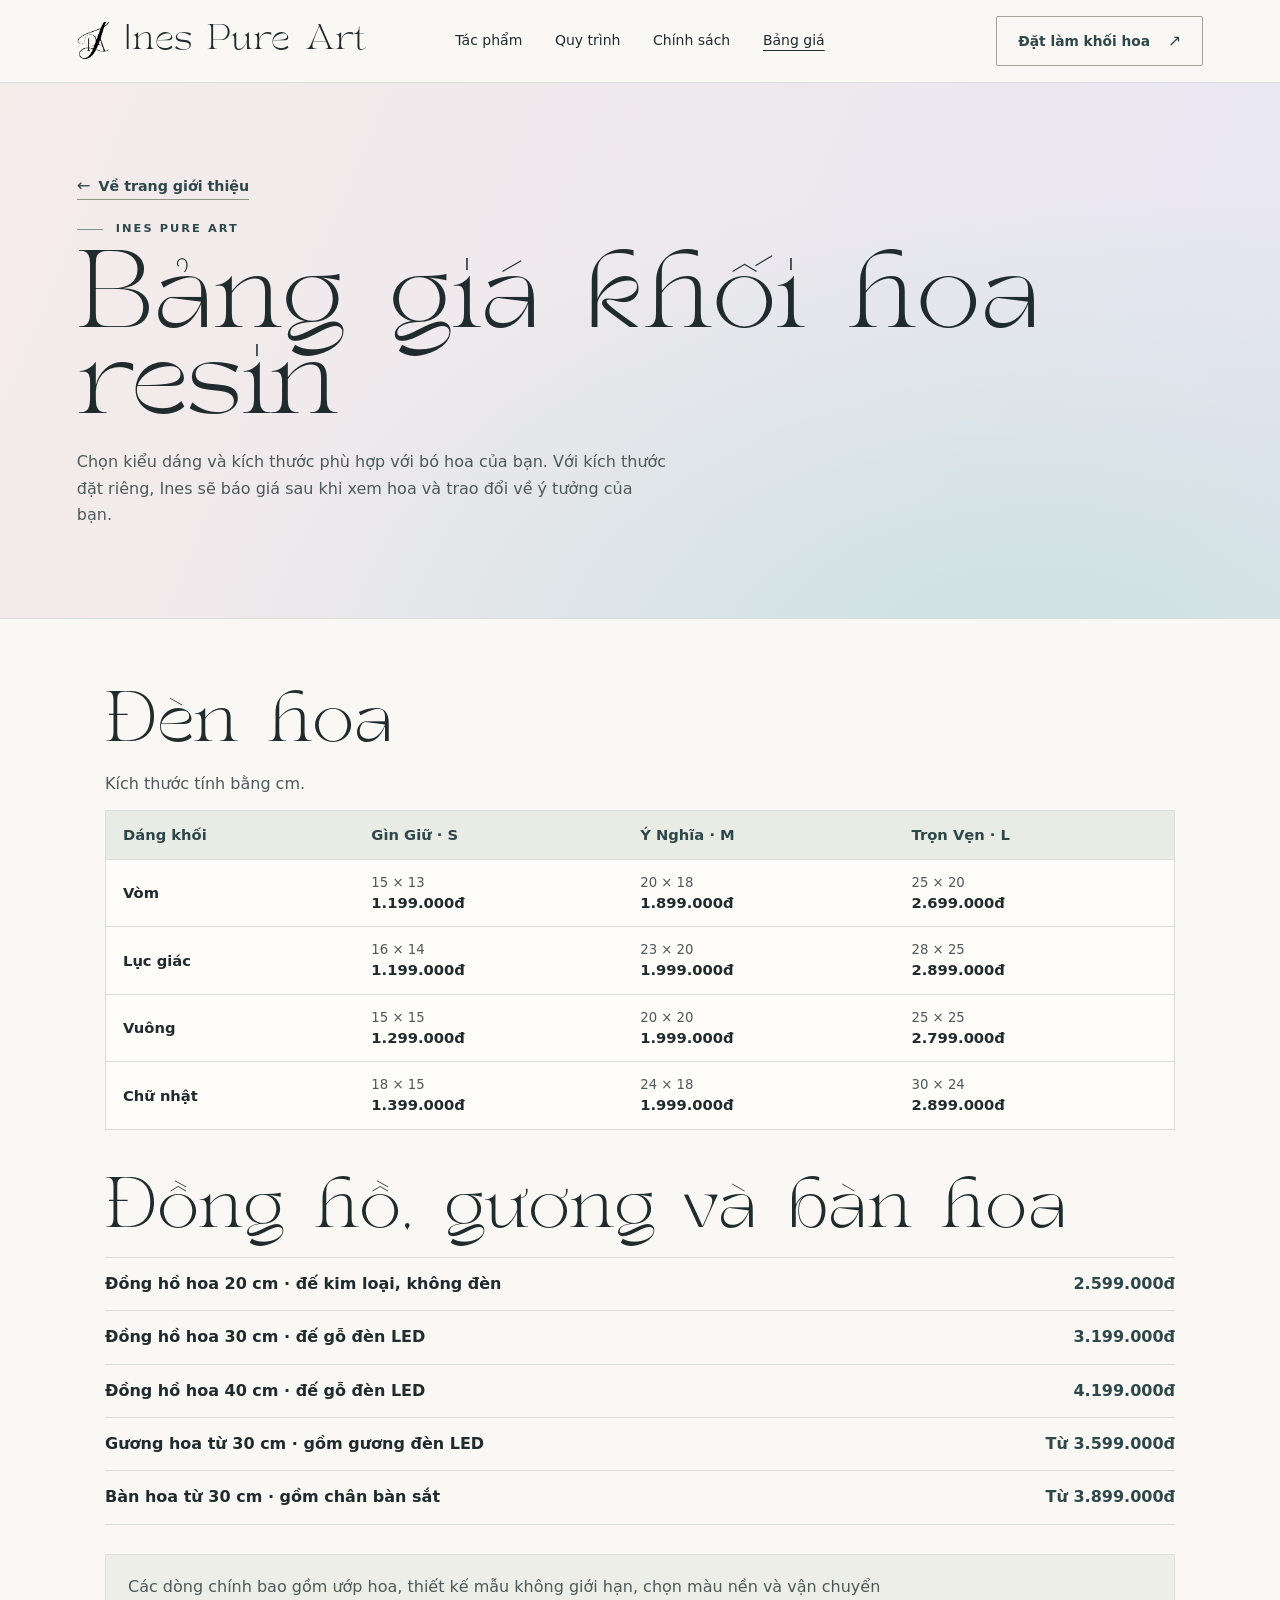
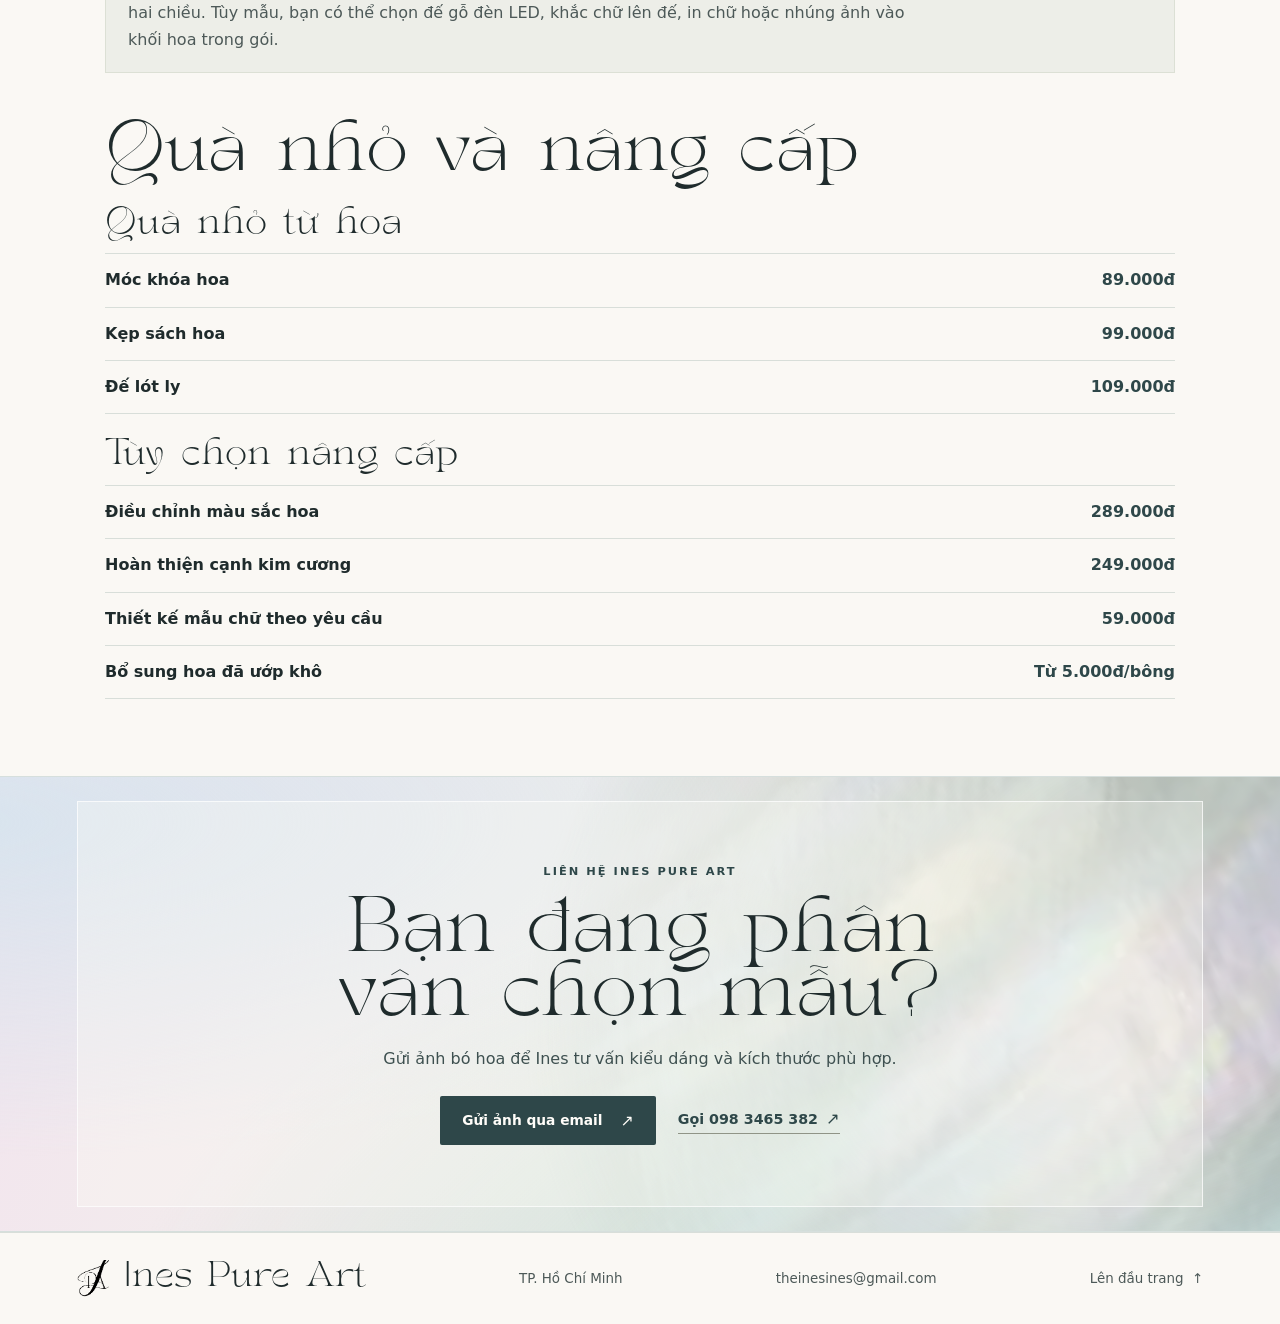
==== bang-gia.html @ 47609de3 "Add files via upload" ====
<!doctype html>
<html lang="vi">
<head>
  <meta charset="utf-8">
  <meta name="viewport" content="width=device-width, initial-scale=1">
  <meta name="theme-color" content="#f9f7f4">
  <meta name="description" content="Bảng giá khối hoa resin của Ines Pure Art theo kiểu dáng, kích thước và tùy chọn cá nhân hóa.">
  <title>Bảng giá khối hoa resin | Ines Pure Art</title>
  <link rel="icon" href="./assets/monogram.png" type="image/png">
  <link rel="stylesheet" href="./styles.css">
</head>
<body>
  <a class="skip-link" href="#noi-dung">Đến nội dung chính</a>
  <header class="site-header" id="dau-trang">
    <div class="wrap header-inner">
      <a class="brand" href="./index.html" aria-label="Ines Pure Art, trang chủ">
        <img src="./assets/monogram.png" width="38" height="42" alt="">
        <span>Ines Pure Art</span>
      </a>
      <nav class="main-nav" aria-label="Điều hướng chính">
        <a href="./index.html#tac-pham">Tác phẩm</a>
        <a href="./index.html#quy-trinh">Quy trình</a>
        <a href="./index.html#chinh-sach">Chính sách</a>
        <a href="./bang-gia.html" aria-current="page">Bảng giá</a>
      </nav>
      <a class="button button-outline header-cta" href="./index.html#lien-he"><span>Đặt làm<span class="wide-cta-label"> khối hoa</span></span> <span aria-hidden="true">↗</span></a>
    </div>
  </header>

  <main id="noi-dung">
    <section class="price-intro" aria-labelledby="price-title">
      <div class="wrap">
        <a class="text-link" href="./index.html"><span aria-hidden="true">←</span> Về trang giới thiệu</a>
        <p class="eyebrow with-line">Ines Pure Art</p>
        <h1 id="price-title">Bảng giá khối hoa resin</h1>
        <p>Chọn kiểu dáng và kích thước phù hợp với bó hoa của bạn. Với kích thước đặt riêng, Ines sẽ báo giá sau khi xem hoa và trao đổi về ý tưởng của bạn.</p>
      </div>
    </section>

    <div class="section wrap price-content">
      <section class="price-section" aria-labelledby="lamp-price-title">
        <h2 id="lamp-price-title">Đèn hoa</h2>
        <p>Kích thước tính bằng cm.</p>
        <div class="table-scroll" role="region" aria-label="Bảng giá đèn hoa theo kích thước" tabindex="0">
          <table class="price-table" aria-labelledby="lamp-price-title">
            <thead>
              <tr><th scope="col">Dáng khối</th><th scope="col">Gìn Giữ · S</th><th scope="col">Ý Nghĩa · M</th><th scope="col">Trọn Vẹn · L</th></tr>
            </thead>
            <tbody>
              <tr><th scope="row">Vòm</th><td><span>15 × 13</span><strong>1.199.000đ</strong></td><td><span>20 × 18</span><strong>1.899.000đ</strong></td><td><span>25 × 20</span><strong>2.699.000đ</strong></td></tr>
              <tr><th scope="row">Lục giác</th><td><span>16 × 14</span><strong>1.199.000đ</strong></td><td><span>23 × 20</span><strong>1.999.000đ</strong></td><td><span>28 × 25</span><strong>2.899.000đ</strong></td></tr>
              <tr><th scope="row">Vuông</th><td><span>15 × 15</span><strong>1.299.000đ</strong></td><td><span>20 × 20</span><strong>1.999.000đ</strong></td><td><span>25 × 25</span><strong>2.799.000đ</strong></td></tr>
              <tr><th scope="row">Chữ nhật</th><td><span>18 × 15</span><strong>1.399.000đ</strong></td><td><span>24 × 18</span><strong>1.999.000đ</strong></td><td><span>30 × 24</span><strong>2.899.000đ</strong></td></tr>
            </tbody>
          </table>
        </div>
      </section>

      <section class="price-section" aria-labelledby="main-price-title">
        <h2 id="main-price-title">Đồng hồ, gương và bàn hoa</h2>
        <dl class="price-list">
          <div><dt>Đồng hồ hoa 20 cm · đế kim loại, không đèn</dt><dd>2.599.000đ</dd></div>
          <div><dt>Đồng hồ hoa 30 cm · đế gỗ đèn LED</dt><dd>3.199.000đ</dd></div>
          <div><dt>Đồng hồ hoa 40 cm · đế gỗ đèn LED</dt><dd>4.199.000đ</dd></div>
          <div><dt>Gương hoa từ 30 cm · gồm gương đèn LED</dt><dd>Từ 3.599.000đ</dd></div>
          <div><dt>Bàn hoa từ 30 cm · gồm chân bàn sắt</dt><dd>Từ 3.899.000đ</dd></div>
        </dl>
        <div class="price-note"><p>Các dòng chính bao gồm ướp hoa, thiết kế mẫu không giới hạn, chọn màu nền và vận chuyển hai chiều. Tùy mẫu, bạn có thể chọn đế gỗ đèn LED, khắc chữ lên đế, in chữ hoặc nhúng ảnh vào khối hoa trong gói.</p></div>
      </section>

      <section class="price-section" aria-labelledby="extras-price-title">
        <h2 id="extras-price-title">Quà nhỏ và nâng cấp</h2>
        <h3>Quà nhỏ từ hoa</h3>
        <dl class="price-list">
          <div><dt>Móc khóa hoa</dt><dd>89.000đ</dd></div>
          <div><dt>Kẹp sách hoa</dt><dd>99.000đ</dd></div>
          <div><dt>Đế lót ly</dt><dd>109.000đ</dd></div>
        </dl>
        <h3>Tùy chọn nâng cấp</h3>
        <dl class="price-list">
          <div><dt>Điều chỉnh màu sắc hoa</dt><dd>289.000đ</dd></div>
          <div><dt>Hoàn thiện cạnh kim cương</dt><dd>249.000đ</dd></div>
          <div><dt>Thiết kế mẫu chữ theo yêu cầu</dt><dd>59.000đ</dd></div>
          <div><dt>Bổ sung hoa đã ướp khô</dt><dd>Từ 5.000đ/bông</dd></div>
        </dl>
      </section>
    </div>

    <section class="contact" aria-labelledby="contact-title">
      <div class="wrap contact-inner">
        <div>
          <p class="eyebrow with-line">Liên hệ Ines Pure Art</p>
          <h2 id="contact-title">Bạn đang phân vân chọn mẫu?</h2>
          <p>Gửi ảnh bó hoa để Ines tư vấn kiểu dáng và kích thước phù hợp.</p>
        </div>
        <div class="contact-actions">
          <a class="button button-primary" href="mailto:theinesines@gmail.com?subject=T%C6%B0%20v%E1%BA%A5n%20kh%E1%BB%91i%20hoa%20resin">Gửi ảnh qua email <span aria-hidden="true">↗</span></a>
          <a class="text-link" href="tel:+84983465382">Gọi 098 3465 382 <span aria-hidden="true">↗</span></a>
        </div>
      </div>
    </section>
  </main>

  <footer class="site-footer">
    <div class="wrap footer-inner">
      <a class="brand" href="./index.html" aria-label="Ines Pure Art, trang chủ">
        <img src="./assets/monogram.png" width="34" height="38" alt="">
        <span>Ines Pure Art</span>
      </a>
      <span>TP. Hồ Chí Minh</span>
      <a href="mailto:theinesines@gmail.com">theinesines@gmail.com</a>
      <a class="back-to-top" href="#dau-trang">Lên đầu trang <span aria-hidden="true">↑</span></a>
    </div>
  </footer>
</body>
</html>
---- styles.css ----
@font-face {
  font-family: "TAN Twinkle";
  src: url("./assets/tan-twinkle.otf") format("opentype");
  font-weight: 400;
  font-style: normal;
  font-display: swap;
}

:root {
  color-scheme: light;
  --ink: #1f2b2c;
  --muted: #4d5958;
  --green: #2e4749;
  --paper: #faf8f4;
  --white: #fffdf9;
  --line: #d8ded9;
  --sage: #e6eeec;
  --headline: "TAN Twinkle", Georgia, serif;
  --body: "Avenir Next", "Segoe UI", system-ui, sans-serif;
  --outer: clamp(22px, 6vw, 100px);
  --width: 1280px;
}

*, *::before, *::after { box-sizing: border-box; }
html { scroll-behavior: smooth; }
body { margin: 0; background: var(--paper); color: var(--ink); font: 400 16px/1.65 var(--body); }
img { display: block; max-width: 100%; }
a { color: inherit; }
p, figure, dl, dd { margin: 0; }
h1, h2, h3 { margin: 0; font-family: var(--headline); font-weight: 400; }
h1 { font-size: clamp(49px, 5.3vw, 83px); line-height: 1.12; letter-spacing: -.027em; }
h2 { font-size: clamp(36px, 4vw, 60px); line-height: 1.16; letter-spacing: -.017em; text-wrap: balance; }
h3 { font-size: clamp(22px, 2.05vw, 30px); line-height: 1.27; }
h1 em { color: var(--green); font-style: normal; }
section[id], details[id] { scroll-margin-top: 30px; }
:focus-visible { outline: 2px solid #465c79; outline-offset: 5px; }
::selection { background: #d9dded; color: var(--ink); }

.wrap { width: min(calc(100% - 2 * var(--outer)), var(--width)); margin-inline: auto; }
.section { padding-block: clamp(69px, 8.5vw, 131px); }
.eyebrow { font-size: .71rem; font-weight: 700; text-transform: uppercase; letter-spacing: .18em; line-height: 1.4; color: var(--green); }
.with-line { display: flex; align-items: center; gap: 13px; }
.with-line::before { content: ""; flex: 0 0 26px; height: 1px; background: currentColor; opacity: .55; }
.eyebrow + h1, .eyebrow + h2 { margin-top: 23px; }
.section-heading { display: grid; grid-template-columns: 1.4fr .75fr; align-items: end; gap: clamp(35px, 6vw, 100px); margin-bottom: 42px; }
.section-heading p:not(.eyebrow) { max-width: 380px; color: var(--muted); }
.section-heading .text-link { margin-top: 15px; }

.skip-link { position: fixed; inset: 12px auto auto 12px; z-index: 5; transform: translateY(-160%); padding: 12px 20px; background: var(--white); }
.skip-link:focus { transform: none; }
.site-header { background: var(--paper); border-bottom: 1px solid var(--line); }
.header-inner { display: grid; grid-template-columns: minmax(max-content, 1fr) auto minmax(max-content, 1fr); gap: clamp(16px, 2vw, 26px); min-height: 82px; align-items: center; }
.brand { display: inline-flex; align-items: center; gap: 12px; width: fit-content; text-decoration: none; color: var(--ink); }
.brand img { width: 34px; height: 40px; object-fit: contain; }
.brand span { font-family: var(--headline); font-size: 25px; line-height: 1.15; white-space: nowrap; }
.main-nav { display: flex; align-items: center; gap: clamp(18px, 2.55vw, 40px); }
.main-nav a { text-decoration: none; white-space: nowrap; font-size: .875rem; font-weight: 500; }
.main-nav a:is(:hover, [aria-current="page"]) { text-decoration: underline; text-underline-offset: 5px; }
.header-cta { justify-self: end; white-space: nowrap; }

.button { display: inline-flex; align-items: center; justify-content: center; gap: 18px; border: 1px solid transparent; padding: 13px 21px; min-height: 48px; border-radius: 2px; text-decoration: none; font-size: .86rem; font-weight: 650; line-height: 1.35; transition: background .18s ease, color .18s ease, border .18s ease; }
.button [aria-hidden="true"], .text-link span { font-size: 1.15em; font-weight: 500; }
.button-primary { background: var(--green); color: #fffdf9; }
.button-primary:hover { background: #233b3d; }
.button-outline { border-color: #a4a59a; color: var(--green); }
.button-outline:hover { background: var(--sage); border-color: var(--green); }
.text-link { display: inline-flex; align-items: baseline; gap: 8px; width: fit-content; text-decoration: none; border-bottom: 1px solid #909487; padding-bottom: 2px; color: var(--green); font-weight: 650; font-size: .89rem; line-height: 1.45; }
.text-link:hover { border-color: currentColor; color: #191f1b; }

.hero {
  position: relative;
  isolation: isolate;
  overflow: hidden;
  background:
    radial-gradient(ellipse at 71% 4%, #bcd3df 0%, transparent 49%),
    radial-gradient(ellipse at 100% 76%, #b6d0cb 0%, transparent 51%),
    radial-gradient(ellipse at 56% 100%, #e9dbe9 0%, transparent 60%),
    linear-gradient(105deg, #faf7f2 15%, #eef4f3 67%, #e9e6ec);
}
.hero::before {
  content: "";
  position: absolute;
  z-index: -1;
  inset: -35% -13% -45% 25%;
  background: url("./assets/xa-cu.webp") 50% 62% / cover;
  transform: rotate(-20deg);
  opacity: .70;
  mask-image: radial-gradient(ellipse at 70% 52%, #000 20%, #000a 42%, transparent 69%);
}
.hero-inner {
  display: grid;
  grid-template-columns: 1.1fr .9fr;
  align-items: center;
  gap: clamp(24px, 4vw, 70px);
  min-height: 638px;
  padding-block: 49px 44px;
}
.hero-copy { position: relative; z-index: 1; padding-block: 14px; }
.hero-description { max-width: 430px; margin-top: 24px; color: var(--muted); font-size: clamp(1rem, 1.3vw, 1.135rem); line-height: 1.7; }
.actions { display: flex; align-items: center; flex-wrap: wrap; gap: 14px 24px; margin-top: 29px; }
.hero-visual {
  --arch: 49% 49% 3px 3px / 35% 35% 3px 3px;
  position: relative;
  isolation: isolate;
  justify-self: center;
  width: min(89%, 449px);
}
.hero-visual::before, .hero-visual::after {
  content: "";
  position: absolute;
  z-index: -1;
  pointer-events: none;
}
.hero-visual::before {
  inset: -4% -25% 5% -27%;
  border: 1px solid #ffffffe0;
  border-radius: 48% 52% 44% 56%;
  transform: rotate(-23deg);
  box-shadow: inset 0 0 5px #fff, 7px 1px 21px #e8e7ff91, -5px 1px 23px #e8ffe280;
}
.hero-visual::after {
  inset: 2% -16% 11% -18%;
  border: 1px solid #ffffffe0;
  border-radius: 47% 53% 51% 49%;
  transform: rotate(23deg);
  box-shadow: 2px -2px 7px #ffedfcce;
}
.hero-frame {
  position: relative;
  padding: 7px;
  border: 1px solid #ffffffb8;
  border-radius: var(--arch);
  background: conic-gradient(from -24deg, #f7ffff, #dce5f7, #efdae8, #f9f9ec, #bcd4cf, #fbf2fe, #f7ffff);
  box-shadow: 9px 17px 44px #33474b37, inset 0 0 5px #fff;
}
.hero-frame img {
  width: 100%;
  height: clamp(355px, 35.5vw, 500px);
  object-fit: cover;
  object-position: center 68%;
  border-radius: var(--arch);
  background: #aeb9ca;
}
.hero-visual figcaption {
  position: relative;
  display: flex;
  justify-content: center;
  align-items: center;
  gap: 9px;
  width: fit-content;
  margin: 13px auto 0;
  padding: 4px 10px;
  border: 1px solid #ffffff80;
  border-radius: 20px;
  background: #f7faf5bf;
  font-size: .72rem;
  color: #2f4344;
}
.hero-visual figcaption span { display: inline-block; width: 11px; height: 1px; background: #6f8080; }
.glint {
  position: absolute;
  display: grid;
  place-items: center;
  width: var(--spark-size, 46px);
  aspect-ratio: 1;
  pointer-events: none;
  filter: drop-shadow(0 0 8px #edf8ff) drop-shadow(0 0 15px #fffffa);
}
.glint::before {
  content: "";
  position: absolute;
  inset: 0;
  background: #fff;
  clip-path: polygon(50% 0, 54% 39%, 67% 22%, 59% 44%, 100% 50%, 59% 56%, 69% 76%, 54% 61%, 50% 100%, 46% 61%, 31% 76%, 41% 56%, 0 50%, 41% 44%, 33% 22%, 46% 39%);
}
.glint-hero { top: 22%; left: -9%; }
.glint-hero-small { --spark-size: 24px; bottom: 22%; right: -10%; }

.keepsake-strip {
  background: linear-gradient(100deg, #e1e9e9, #f5f0f6 47%, #e6eee9);
  border-block: 1px solid #d4dfdf;
}
.keepsake-inner { display: grid; grid-template-columns: repeat(3, 1fr); min-height: 68px; }
.keepsake-inner span { display: flex; align-items: center; justify-content: center; gap: 10px; color: #384a4c; font-size: .87rem; font-weight: 550; padding: 12px 9px; }
.keepsake-inner span + span { border-left: 1px solid #7f94952e; }
.keepsake-inner i { font: normal 1.35rem/1 Georgia, serif; }

.product-grid {
  display: grid;
  grid-template-columns: 1.15fr .85fr;
  grid-template-rows: repeat(3, clamp(126px, 12vw, 175px));
  gap: 14px 24px;
}
.product-card {
  display: grid;
  grid-template-columns: 1fr minmax(0, 41%);
  grid-template-rows: minmax(0, 1fr);
  border: 1px solid var(--line);
  background: var(--white);
}
.product-card:first-child {
  grid-row: span 3;
  grid-template-columns: minmax(0, 1fr);
  grid-template-rows: minmax(0, 1fr) auto;
  background: #f1efed;
}
.product-image { width: 100%; height: 100%; object-fit: cover; background: #eeece7; }
.product-feature-media { position: relative; isolation: isolate; min-height: 0; overflow: hidden; background: #e8e9e7; }
.product-feature-media::before { content: ""; position: absolute; z-index: -1; inset: -20px; background: url("./assets/den-hoa.webp") center / cover; filter: blur(22px); opacity: .35; }
.product-feature-media .product-image { min-height: 0; object-fit: contain; background: transparent; }
.product-card:not(:first-child) .product-image { grid-area: 1 / 2; }
.image-mirror { object-position: center; object-fit: contain; background: #ede9e6; }
.image-clock { object-position: center 56%; }
.image-table { object-position: center 66%; }
.product-copy { align-self: center; padding: 15px clamp(16px, 2.1vw, 31px); }
.product-card:first-child .product-copy {
  display: grid;
  grid-template-columns: auto 1fr;
  align-items: baseline;
  gap: 8px 22px;
  padding-block: 20px;
  background: linear-gradient(108deg, #fdfaf4, #e6eced 66%, #eae5ef);
}
.product-card:first-child h3 { font-size: clamp(28px, 3vw, 43px); }
.product-copy p { color: var(--muted); font-size: .91rem; line-height: 1.5; margin-top: 6px; }
.small-collection {
  display: grid;
  grid-template-columns: 1fr auto;
  align-items: center;
  gap: 22px;
  margin-top: 25px;
  padding: 22px clamp(17px, 2.6vw, 35px);
  border-block: 1px solid var(--line);
}
.small-collection h3 { font-size: clamp(23px, 2.1vw, 31px); }
.small-collection p { margin-top: 7px; color: var(--muted); font-size: .91rem; }
.small-products { display: flex; align-items: start; gap: clamp(11px, 1.4vw, 22px); }
.small-products figure { display: flex; align-items: center; gap: 8px; color: #33474b; font-size: .81rem; font-weight: 600; }
.small-products img {
  width: 53px;
  height: 53px;
  object-fit: cover;
  border-radius: 50%;
  border: 2px solid #fff;
  outline: 1px solid #d1d9da;
}

.make-it-yours {
  position: relative;
  isolation: isolate;
  overflow: hidden;
  background:
    radial-gradient(ellipse at 15% 85%, #9cbdc2, transparent 61%),
    radial-gradient(ellipse at 72% 13%, #e6d6e6, transparent 56%),
    linear-gradient(120deg, #cddadc, #b0bdc4 74%, #d3e2d9);
}
.make-it-yours::before {
  content: "";
  position: absolute;
  inset: -15%;
  z-index: -1;
  opacity: .55;
  background: url("./assets/xa-cu.webp") 50% 54% / cover;
  transform: rotate(12deg);
  mask-image: linear-gradient(100deg, transparent, #000 23%, #000 74%, transparent);
}
.personal-inner {
  position: relative;
  display: grid;
  grid-template-columns: minmax(0, 1fr) minmax(320px, 42%) minmax(0, .87fr);
  align-items: center;
  padding-block: clamp(50px, 6vw, 88px);
}
.personal-pictures { display: contents; }
.personal-copy {
  grid-area: 1 / 2;
  position: relative;
  z-index: 1;
  padding: clamp(21px, 3.3vw, 48px);
  background: linear-gradient(145deg, #fffffff2, #f5f2f3ec 64%, #dbeae9ed);
  border: 1px solid #fff;
  box-shadow: 0 14px 38px #52656a34;
}
.personal-copy h2 { font-size: clamp(28px, 3.15vw, 47px); }
.personal-copy > p:not(.eyebrow) { margin-top: 19px; color: var(--muted); }
.personal-main, .personal-secondary {
  width: 100%;
  height: auto;
  object-fit: cover;
  box-shadow: 0 12px 31px #2e46463b;
}
.personal-main {
  grid-area: 1 / 1;
  justify-self: end;
  align-self: start;
  width: 110%;
  max-width: none;
  aspect-ratio: .81;
  object-position: 50% 75%;
  transform: translate(21px, -13px);
}
.personal-secondary {
  grid-area: 1 / 3;
  justify-self: start;
  align-self: end;
  width: 103%;
  max-width: none;
  aspect-ratio: .79;
  border-radius: 48% 48% 0 0 / 34% 34% 0 0;
  border: 5px solid #f7f5efc9;
  transform: translate(-17px, 17px);
}
.personal-glint { --spark-size: 38px; z-index: 2; right: 3%; bottom: 46%; }
.feature-list { margin-top: 18px; }
.feature-list div { padding-block: 11px; border-top: 1px solid #a6b1af67; }
.feature-list div:last-child { padding-bottom: 0; }
.feature-list dt { font-weight: 700; font-size: .92rem; }
.feature-list dd { margin-top: 4px; color: var(--muted); font-size: .91rem; line-height: 1.6; }

.process {
  display: grid;
  grid-template-columns: 1fr .9fr;
  gap: clamp(39px, 9vw, 135px);
  align-items: start;
}
.process-intro > p:not(.eyebrow) { margin-top: 22px; color: var(--muted); max-width: 390px; }
.process-photo { margin-top: 32px; width: min(87%, 352px); }
.process-photo img {
  width: 100%;
  height: auto;
  aspect-ratio: 1.72;
  object-fit: cover;
  object-position: center 48%;
  border-radius: 90px 90px 8px 8px;
  border: 1px solid #dedbd5;
}
.process-photo figcaption { margin-top: 7px; text-align: center; color: var(--muted); font-size: .77rem; }
.steps { list-style: none; padding: 0; margin: 0; }
.steps li { position: relative; padding: 0 0 25px 64px; }
.steps li:not(:last-child)::after {
  content: "";
  position: absolute;
  top: 39px;
  left: 19px;
  bottom: 0;
  width: 1px;
  background: #bfcacb;
}
.step-number {
  position: absolute;
  display: grid;
  place-items: center;
  width: 39px;
  height: 39px;
  left: 0;
  top: 0;
  border-radius: 50%;
  border: 1px solid #c3cece;
  background: linear-gradient(145deg, #f5edef, #deecea 70%, #eeedf9);
  color: #334a4d;
  font-size: .72rem;
  font-weight: 650;
  letter-spacing: .06em;
}
.steps li:last-child { padding-bottom: 0; }
.steps h3 { font-size: clamp(22px, 2.25vw, 31px); }
.steps p { margin-top: 7px; color: var(--muted); font-size: .94rem; line-height: 1.53; }
.steps .text-link { font-size: .82rem; margin-top: 8px; }

.offers-inner {
  display: grid;
  grid-template-columns: .74fr 1.45fr;
  align-items: center;
  gap: clamp(24px, 7vw, 96px);
  padding: clamp(28px, 5vw, 66px);
  border: 1px solid #d7d7e1;
  background:
    radial-gradient(ellipse at 14% 100%, #e7cfdf, transparent 57%),
    radial-gradient(ellipse at 96% -10%, #c8dcdf, transparent 67%),
    linear-gradient(110deg, #f0e9e9, #e4e7f2 68%, #edf3ed);
  box-shadow: inset 0 0 0 5px #ffffff69;
}
.offers h2 { font-size: clamp(32px, 4.2vw, 55px); }
.offer-list { display: grid; grid-template-columns: 1fr 1fr; gap: 17px 27px; }
.offer-list > div { padding-inline: 14px 0; border-left: 1px solid #6f82865c; }
.offer-list dt { font: 650 .92rem/1.15 var(--body); }
.offer-list dt strong { margin-left: 4px; font: 400 clamp(24px, 3.2vw, 44px)/1.1 var(--headline); white-space: nowrap; }
.offer-list dd { margin-top: 8px; font-size: .91rem; color: #3e5153; }
.offer-list .offer-gift {
  display: grid;
  grid-column: 1 / -1;
  grid-template-columns: auto 1fr;
  gap: 9px 15px;
  align-items: baseline;
  padding: 12px 14px;
  border: 1px solid #fbfaf9ad;
  background: #f9faf8a6;
}
.offer-list .offer-gift dd { margin-top: 0; }

.flower-picker {
  display: grid;
  grid-template-columns: minmax(0, .84fr) minmax(0, 1.16fr);
  align-items: start;
  gap: clamp(25px, 5vw, 80px);
  padding-block: clamp(58px, 7vw, 100px) 0;
}
.flower-picker-copy { padding-block: clamp(0px, 1vw, 15px); }
.flower-picker h2 { font-size: clamp(30px, 3.9vw, 54px); }
.flower-picker-description { max-width: 385px; margin-top: 16px; color: var(--muted); }
.flower-controls { min-inline-size: 0; margin: 24px 0 0; padding: 0; border: 0; }
.flower-controls legend { padding: 0; margin-block-end: 10px; color: var(--green); font-size: .87rem; font-weight: 700; }
.flower-options { display: grid; grid-template-columns: repeat(2, minmax(0, 1fr)); gap: 8px; max-width: 390px; }
.flower-option { position: relative; cursor: pointer; }
.flower-option input { position: absolute; inset: 0; width: 100%; height: 100%; margin: 0; opacity: 0; cursor: pointer; }
.flower-option-body {
  display: flex;
  align-items: center;
  gap: 9px;
  min-height: 48px;
  height: 100%;
  padding: 7px 10px;
  border: 1px solid #d6ddda;
  border-radius: 2px;
  background: #fffdfaa6;
  color: var(--green);
  font-size: .85rem;
  font-weight: 650;
  line-height: 1.25;
  transition: background-color 200ms ease, border-color 200ms ease;
}
.flower-option input:checked + .flower-option-body { border-color: #718686; background: var(--flower-tint); }
.flower-option input:focus-visible + .flower-option-body { outline: 2px solid #465c79; outline-offset: 3px; }
.flower-swatch {
  position: relative;
  flex: 0 0 24px;
  width: 24px;
  height: 24px;
  border: 1px solid #263b3b32;
  border-radius: 50%;
  background: linear-gradient(135deg, #fff7, transparent 66%), var(--flower-swatch);
}
.flower-option input:checked + .flower-option-body .flower-swatch::after {
  content: "✓";
  position: absolute;
  inset: 2px;
  display: grid;
  place-items: center;
  border-radius: 50%;
  background: #fffef7ed;
  color: var(--green);
  font: 700 .76rem/1 system-ui, sans-serif;
}
.flower-picker-actions { display: flex; flex-wrap: wrap; align-items: baseline; column-gap: 11px; margin-top: 13px; }
.flower-clear {
  min-height: 36px;
  padding: 0;
  border: 0;
  background: transparent;
  color: var(--green);
  font: 600 .77rem/1.5 var(--body);
  text-underline-offset: 3px;
  cursor: pointer;
}
.flower-clear:not(:disabled):hover { text-decoration: underline; }
.flower-clear:disabled { visibility: hidden; }
.flower-inquiry .flower-inquiry-label { font: inherit; }

.flower-panel {
  padding: clamp(18px, 2.6vw, 34px);
  border: 1px solid #d9dce0;
  background: radial-gradient(ellipse at 100% 4%, #d9e8e9ae, transparent 64%),
              linear-gradient(124deg, #fffdf476, transparent 68%),
              var(--flower-panel-tint, #f2edf2);
  box-shadow: inset 0 0 0 4px #ffffff6e;
  transition: background-color 380ms ease;
}
.flower-panel-heading { display: flex; align-items: baseline; justify-content: space-between; flex-wrap: wrap; gap: 4px 10px; margin-bottom: 16px; }
.flower-panel h3 { font-size: clamp(22px, 2.4vw, 33px); }
.flower-status { color: var(--green); font-size: .78rem; font-weight: 650; }
.flower-results { display: grid; grid-template-columns: repeat(2, minmax(0, 1fr)); gap: clamp(8px, 1.3vw, 17px); list-style: none; margin: 0; padding: 0; }
.flower-results:empty { display: none; }
.flower-card { min-width: 0; border: 1px solid #fff; background: #fffefaed; box-shadow: 0 5px 15px #3241460c; }
.flower-card-image {
  position: relative;
  display: grid;
  place-items: center;
  aspect-ratio: 1.36;
  overflow: hidden;
  background: radial-gradient(ellipse at 77% 8%, #fffdf8bf, transparent 52%),
              linear-gradient(143deg, #f8fcff8c 10%, transparent 58%), var(--flower-tint);
}
.flower-card-image img { position: absolute; inset: 0; width: 100%; height: 100%; object-fit: cover; }
.flower-image-placeholder {
  position: relative;
  width: 52%;
  aspect-ratio: 1;
  background: radial-gradient(circle, #fff8 12%, transparent 66%);
}
.flower-image-placeholder::before, .flower-image-placeholder::after {
  content: "";
  position: absolute;
  inset: 13% 29%;
  border: 1px solid #fffefa;
  border-radius: 52%;
  background: linear-gradient(35deg, #fff9 5%, transparent 50%, #fff9 96%);
  box-shadow: 0 0 11px #fff8;
  transform: rotate(44deg);
}
.flower-image-placeholder::after { transform: rotate(-44deg); }
.flower-card-copy { padding: clamp(9px, 1.3vw, 17px); }
.flower-card-tone { display: flex; align-items: center; gap: 6px; color: var(--muted); font-size: .71rem; font-weight: 650; }
.flower-card-tone::before { content: ""; flex: 0 0 7px; width: 7px; height: 7px; border-radius: 50%; background: var(--flower-swatch); }
.flower-card-name { margin: 4px 0 0; font: 650 clamp(.83rem, 1.25vw, 1rem)/1.4 var(--body); }
.flower-preview-note, .flower-empty { margin-top: 13px; color: var(--muted); font-size: .77rem; }
.flower-empty { padding: 10px; border: 1px solid #fff; background: #fff8; }

@media (max-width: 720px) {
  .flower-picker { grid-template-columns: 1fr; }
  .flower-picker-copy { padding-block: 0; }
}

@media (hover: hover) and (pointer: fine) {
  .flower-option input:not(:checked):hover + .flower-option-body { border-color: #899b96; background: #fff; }
}

.policies { display: grid; max-width: 800px; gap: 34px; }
.policies > div:first-child { text-align: center; }
.policies .eyebrow { justify-content: center; }
.policies .eyebrow::after { content: ""; flex: 0 0 26px; height: 1px; background: currentColor; opacity: .55; }
.policies h2 { font-size: clamp(33px, 4vw, 55px); }
.accordion { border-top: 1px solid var(--line); }
.accordion details { border-bottom: 1px solid var(--line); }
.accordion summary {
  cursor: pointer;
  list-style: none;
  display: flex;
  align-items: center;
  justify-content: space-between;
  gap: 18px;
  padding: 15px 0;
  font-weight: 650;
  color: var(--green);
  line-height: 1.5;
}
.accordion summary::-webkit-details-marker { display: none; }
.accordion summary::after {
  content: "+" / "";
  display: grid;
  place-items: center;
  flex: 0 0 30px;
  width: 30px;
  height: 30px;
  border-radius: 50%;
  border: 1px solid #cad4d2;
  background: #ecf0ee;
  font: 400 20px/1 var(--body);
}
.accordion details[open] summary::after { content: "−" / ""; }
.accordion summary:hover { color: var(--ink); }
.answer { padding: 0 24px 20px 0; color: var(--muted); font-size: .95rem; }
.answer p + p, .guide-links + p { margin-top: 10px; }
.guide-links { display: flex; flex-wrap: wrap; gap: 10px 17px; margin-top: 13px; }

.contact {
  position: relative;
  isolation: isolate;
  overflow: hidden;
  background: radial-gradient(ellipse at 83% 130%, #c1d8d4, transparent 63%),
              radial-gradient(ellipse at -4% 10%, #d8e4ee, transparent 58%),
              linear-gradient(110deg, #f2e4ee, #f3f3eb 55%, #d3e1e1);
  border-block: 1px solid #d6dfdd;
}
.contact::before {
  content: "";
  position: absolute;
  inset: -80% -25% -70% 36%;
  z-index: -1;
  transform: rotate(-27deg);
  background: url("./assets/xa-cu.webp") 50% 56% / cover;
  opacity: .57;
  mask-image: radial-gradient(ellipse at 63% 51%, #000 19%, transparent 66%);
}
.contact-inner {
  position: relative;
  display: grid;
  justify-items: center;
  gap: 23px;
  padding: clamp(34px, 4.8vw, 68px) clamp(16px, 5vw, 68px);
  margin-block: 24px;
  text-align: center;
  border: 1px solid #ffffffb9;
  background: #fafaf54a;
}
.contact .eyebrow { justify-content: center; }
.contact .eyebrow::before { display: none; }
.contact h2 { font-size: clamp(35px, 4.3vw, 61px); }
.contact-inner p:not(.eyebrow) { margin: 16px auto 0; max-width: 570px; color: #3e5050; }
.contact-actions { display: flex; flex-wrap: wrap; justify-content: center; align-items: center; gap: 13px 22px; }
.site-footer { border-top: 1px solid var(--line); background: var(--paper); }
.footer-inner { display: flex; flex-wrap: wrap; justify-content: space-between; align-items: center; gap: 12px 23px; min-height: 91px; padding-block: 15px; color: var(--muted); font-size: .84rem; }
.footer-inner a:not(.brand) { text-decoration: none; }
.footer-inner a:not(.brand):hover { text-decoration: underline; text-underline-offset: 4px; }
.back-to-top span { margin-left: 4px; }

.price-intro { background: radial-gradient(ellipse at 80% 110%, #cce1e0, transparent 58%), linear-gradient(113deg, #f5ecea, #e7e6f3); border-bottom: 1px solid var(--line); }
.price-intro .wrap { padding-block: clamp(55px, 7vw, 104px); }
.price-intro .eyebrow { margin-top: 21px; }
.price-intro h1 { font-size: clamp(43px, 6vw, 83px); }
.price-intro p:not(.eyebrow) { margin-top: 17px; max-width: 590px; color: var(--muted); }
.price-content { max-width: 1070px; }
.price-content.section { padding-block: clamp(42px, 6vw, 86px); }
.price-section + .price-section { margin-top: 52px; }
.price-section h2 { font-size: clamp(30px, 4vw, 50px); margin-bottom: 17px; }
.price-section p { max-width: 780px; margin-bottom: 13px; color: var(--muted); }
.price-section h3 { margin-top: 25px; margin-bottom: 12px; }
.table-scroll { overflow-x: auto; border: 1px solid var(--line); background: var(--white); }
.table-scroll:focus-visible { outline-offset: 3px; }
.price-table { border-collapse: collapse; width: 100%; min-width: 540px; font-size: .92rem; line-height: 1.45; }
.price-table th, .price-table td { text-align: left; padding: 13px 17px; border-bottom: 1px solid var(--line); }
.price-table th { font-weight: 650; }
.price-table thead th { background: #e9ebe5; color: var(--green); }
.price-table tbody tr:last-child > * { border-bottom: 0; }
.price-table td span { display: block; color: var(--muted); font-size: .83rem; }
.price-table td strong { white-space: nowrap; font-weight: 650; }
.price-list { border-block: 1px solid var(--line); }
.price-list div { display: grid; grid-template-columns: minmax(0, 1fr) auto; align-items: baseline; gap: 15px 25px; padding: 13px 0; }
.price-list div + div { border-top: 1px solid var(--line); }
.price-list dt { font-weight: 550; }
.price-list dd { text-align: right; color: var(--green); font-weight: 650; }
.price-note { padding: 19px 22px; margin-top: 29px; background: #edeee8; border: 1px solid #dce0d5; }
.price-note p { margin: 0; }

@media (max-width: 1190px) {
  .hero-inner { min-height: 565px; }
}

@media (max-width: 960px) {
  .header-inner { gap: 15px; }
  .brand span { font-size: 22px; }
  .main-nav { gap: 14px; }
  .header-cta { padding-inline: 12px; gap: 8px; }
  .hero-inner { min-height: 520px; }
  .product-grid { gap: 12px 16px; }
  .small-collection { padding-inline: 0; }
  .small-products figure { flex-direction: column; gap: 4px; min-width: 52px; }
}

@media (max-width: 835px) {
  .header-inner { grid-template-columns: 1fr 1fr; gap: 0 10px; padding-block: 12px 7px; }
  .main-nav { grid-row: 2; grid-column: 1 / -1; justify-content: space-between; border-top: 1px solid var(--line); margin-top: 10px; }
  .main-nav a { padding-block: 8px 7px; }
  .header-cta { grid-row: 1; grid-column: 2; min-height: 41px; padding-block: 9px; }
}

@media (max-width: 790px) {
  .hero-inner { grid-template-columns: 1fr; gap: 30px; min-height: auto; padding-block: 47px 29px; }
  .hero::before { inset: 16% -40% -35% -30%; }
  .hero-copy { padding: 0; }
  .hero-visual { width: min(76%, 381px); }
  .hero-frame img { height: clamp(293px, 77vw, 431px); }
  .hero-description { margin-top: 18px; }
  .actions { margin-top: 21px; }
  .keepsake-inner span { font-size: .76rem; line-height: 1.45; }
  .personal-inner { grid-template-columns: minmax(0, 1fr) minmax(0, 1fr); gap: 20px; }
  .personal-copy { grid-area: 1 / 1 / 2 / -1; justify-self: center; width: min(100%, 530px); }
  .personal-main, .personal-secondary { width: 100%; height: min(46vw, 310px); max-width: 300px; aspect-ratio: auto; transform: none; }
  .personal-main { grid-area: 2 / 1; }
  .personal-secondary { grid-area: 2 / 2; transform: translateY(9px); }
  .personal-glint { right: 12%; bottom: 23%; }
}

@media (max-width: 650px) {
  .section-heading { grid-template-columns: 1fr; gap: 17px; margin-bottom: 26px; }
  .section-heading p:not(.eyebrow) { max-width: 510px; }
  .product-grid { grid-template-columns: repeat(6, minmax(0, 1fr)); grid-template-rows: none; }
  .product-card { grid-column: span 2; display: block; }
  .product-card:first-child { grid-column: 1 / -1; grid-row: auto; display: block; }
  .product-card .product-image { height: auto; aspect-ratio: 1.03; }
  .product-card:first-child .product-image { aspect-ratio: 1.32; }
  .product-card:not(:first-child) .product-image { height: auto; min-height: 0; }
  .product-copy { padding: 11px 10px 13px; }
  .product-card:first-child .product-copy { padding-inline: 15px; }
  .small-collection { grid-template-columns: 1fr; gap: 14px; }
  .small-products { justify-content: flex-start; gap: 24px; }
  .small-products figure { flex-direction: row; gap: 6px; }
  .process { grid-template-columns: 1fr; gap: 27px; }
  .process-photo { margin-top: 20px; width: min(76%, 268px); }
  .steps li { padding-left: 57px; }
  .offers-inner { grid-template-columns: 1fr; gap: 25px; }
  .policies { gap: 25px; }
}

@media (max-width: 480px) {
  h1 { font-size: clamp(30px, 9.8vw, 47px); }
  .collection h2, .process h2, .offers h2, .policies h2, .contact h2 { font-size: clamp(27px, 8vw, 34px); }
  .brand img { width: 29px; height: 34px; }
  .brand { gap: 7px; }
  .brand span { font-size: 15px; }
  .header-cta .wide-cta-label { display: none; }
  .main-nav a { font-size: .81rem; }
  .hero-inner { padding-top: 31px; }
  .hero-frame { padding: 5px; }
  .hero-visual { --arch: 49% 49% 2px 2px / 35% 35% 2px 2px; width: min(86%, 341px); }
  .hero-visual figcaption { font-size: .65rem; gap: 5px; padding-inline: 8px; }
  .hero-description { max-width: 360px; }
  .glint-hero { --spark-size: 29px; left: -7%; }
  .glint-hero-small { --spark-size: 17px; right: -6%; }
  .actions { gap: 12px 14px; }
  .actions .button { gap: 9px; padding-inline: 12px; }
  .actions .text-link { font-size: .8rem; }
  .keepsake-inner { grid-template-columns: 1fr; padding-block: 5px; }
  .keepsake-inner span { justify-content: flex-start; padding: 8px 0; }
  .keepsake-inner span + span { border-left: 0; border-top: 1px solid #cad8d7; }
  .product-grid { display: flex; flex-direction: column; }
  .product-card { display: grid; grid-template-columns: 1fr 36%; }
  .product-card:not(:first-child) { position: relative; min-height: 115px; }
  .product-card:not(:first-child) .product-image { position: absolute; inset: 0 0 0 auto; grid-area: auto; width: 36%; height: 100%; aspect-ratio: auto; }
  .product-copy { padding: 11px 13px 13px; }
  .product-copy p { font-size: .83rem; }
  .product-card h3 { font-size: 21px; }
  .product-card:first-child .product-copy { grid-template-columns: 1fr; gap: 3px; }
  .product-card:first-child .product-copy p { margin-top: 0; }
  .small-products { justify-content: space-between; gap: 9px; }
  .small-products figure { flex-direction: column; gap: 5px; }
  .personal-inner { gap: 11px; }
  .personal-copy { padding-inline: 18px; }
  .personal-glint { --spark-size: 28px; right: 8%; bottom: 21%; }
  .offers-inner { padding: 23px 18px; }
  .offer-list { gap: 14px 10px; }
  .offer-list > div { padding-inline: 8px 0; }
  .offer-list .offer-gift { grid-template-columns: 1fr; gap: 6px; padding: 12px 10px; }
  .footer-inner { display: grid; grid-template-columns: 1fr auto; justify-content: start; gap: 9px 12px; padding-block: 20px; font-size: .74rem; }
  .footer-inner > :nth-child(even) { text-align: right; }
  .price-list div { gap: 10px; }
  .price-list { font-size: .88rem; }
}

@media screen and (prefers-reduced-motion: no-preference) {
  .hero-copy > *, .hero-visual {
    animation: reveal-content 670ms cubic-bezier(.22, 1, .36, 1) var(--reveal-delay, 0ms) backwards;
  }
  .hero-copy > :nth-child(2) { --reveal-delay: 70ms; }
  .hero-copy > :nth-child(3) { --reveal-delay: 140ms; }
  .hero-copy > :nth-child(4) { --reveal-delay: 205ms; }
  .hero-visual { --reveal-delay: 125ms; --reveal-y: 14px; }

  .hero-frame { overflow: hidden; }
  .hero-frame::after {
    content: "";
    position: absolute;
    inset: 0;
    pointer-events: none;
    background: linear-gradient(104deg, transparent 33%, #e8e5ff38 44%, #fffef5b3 50%, #dfefed4d 55%, transparent 67%);
    animation: pearl-sheen 2750ms ease-in-out 750ms both;
  }
  .glint-hero { animation: pearl-glint 2050ms ease-in-out 850ms; }
  .glint-hero-small { animation: pearl-glint 1770ms ease-in-out 1550ms; }

  [data-reveal="left"] { --reveal-x: -16px; --reveal-y: 9px; }
  [data-reveal="right"] { --reveal-x: 16px; --reveal-y: 9px; --reveal-delay: 105ms; }
  .product-grid > :nth-child(2), .steps > :nth-child(2), .accordion { --reveal-delay: 65ms; }
  .product-grid > :nth-child(3), .steps > :nth-child(3) { --reveal-delay: 125ms; }
  .product-grid > :nth-child(4), .steps > :nth-child(4) { --reveal-delay: 180ms; }
  .steps > :nth-child(5) { --reveal-delay: 220ms; }

  [data-reveal-state="pending"]:not(:focus-within) {
    opacity: 0;
    translate: var(--reveal-x, 0) var(--reveal-y, 20px);
  }
  [data-reveal-state="entered"] {
    animation: reveal-content 650ms cubic-bezier(.22, 1, .36, 1) var(--reveal-delay, 0ms) backwards;
  }
  .flower-card { --reveal-y: 9px; animation: reveal-content 360ms cubic-bezier(.22, 1, .36, 1) var(--flower-delay, 0ms) backwards; }
  .hero-copy > :focus-within, [data-reveal-state="entered"]:focus-within { animation: none; }
}

@media screen and (prefers-reduced-motion: no-preference) and (hover: hover) and (pointer: fine) {
  .product-feature-media img { transition: scale 520ms cubic-bezier(.22, 1, .36, 1); }
  .product-feature-media:hover img { scale: 1.04; }
}

@supports (animation-timeline: scroll(root block)) {
  @media screen and (prefers-reduced-motion: no-preference) {
    .hero::before {
      animation: pearl-drift linear both;
      animation-timeline: scroll(root block);
      animation-range: 0px 580px;
    }
  }
}

@keyframes reveal-content {
  from { opacity: 0; translate: var(--reveal-x, 0) var(--reveal-y, 20px); }
  to { opacity: 1; translate: 0 0; }
}

@keyframes pearl-sheen {
  0% { translate: -105% 0; opacity: 0; }
  28%, 64% { opacity: .56; }
  100% { translate: 105% 0; opacity: 0; }
}

@keyframes pearl-glint {
  0%, 100% { opacity: 1; scale: 1; }
  40% { opacity: .57; scale: .84; }
  68% { opacity: 1; scale: 1.16; }
}

@keyframes pearl-drift {
  from { translate: 0 0; }
  to { translate: 0 52px; }
}

@media (prefers-reduced-motion: reduce) {
  html { scroll-behavior: auto; }
  *, *::before, *::after { transition: none !important; }
}
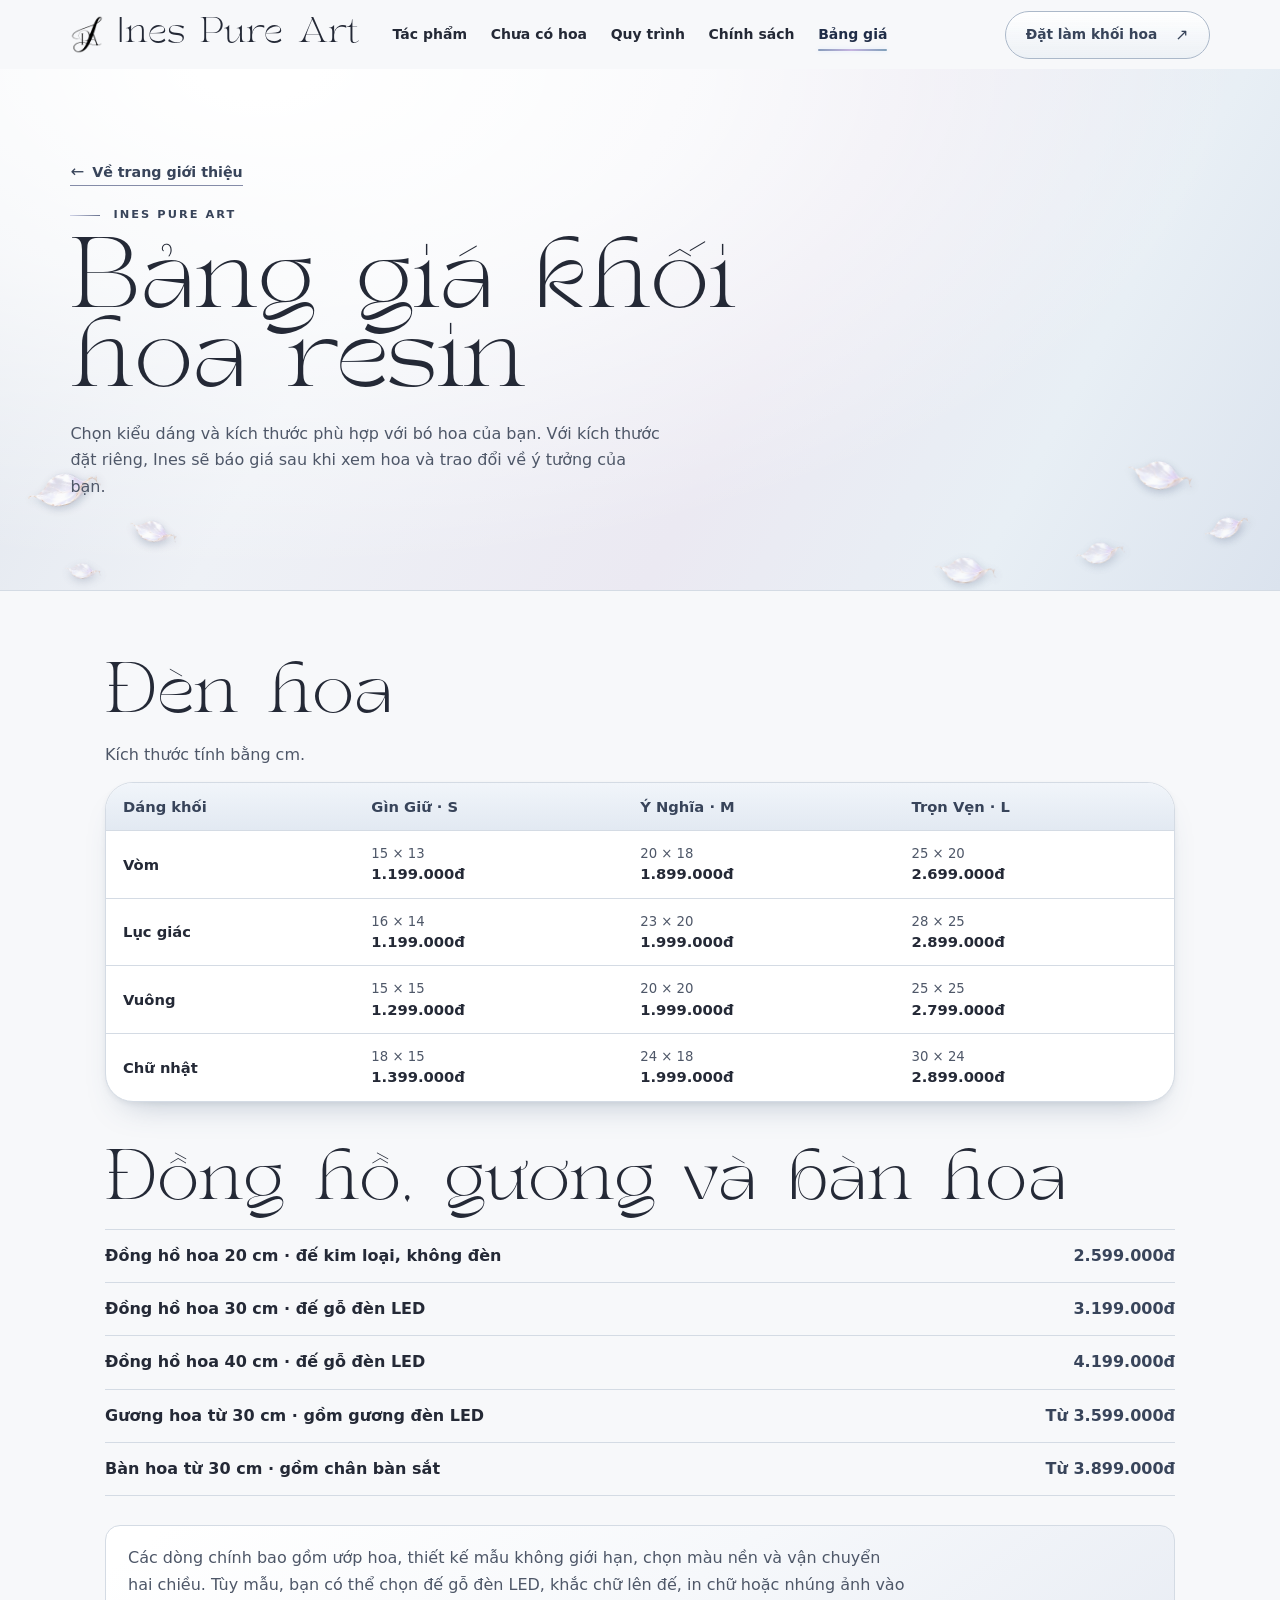
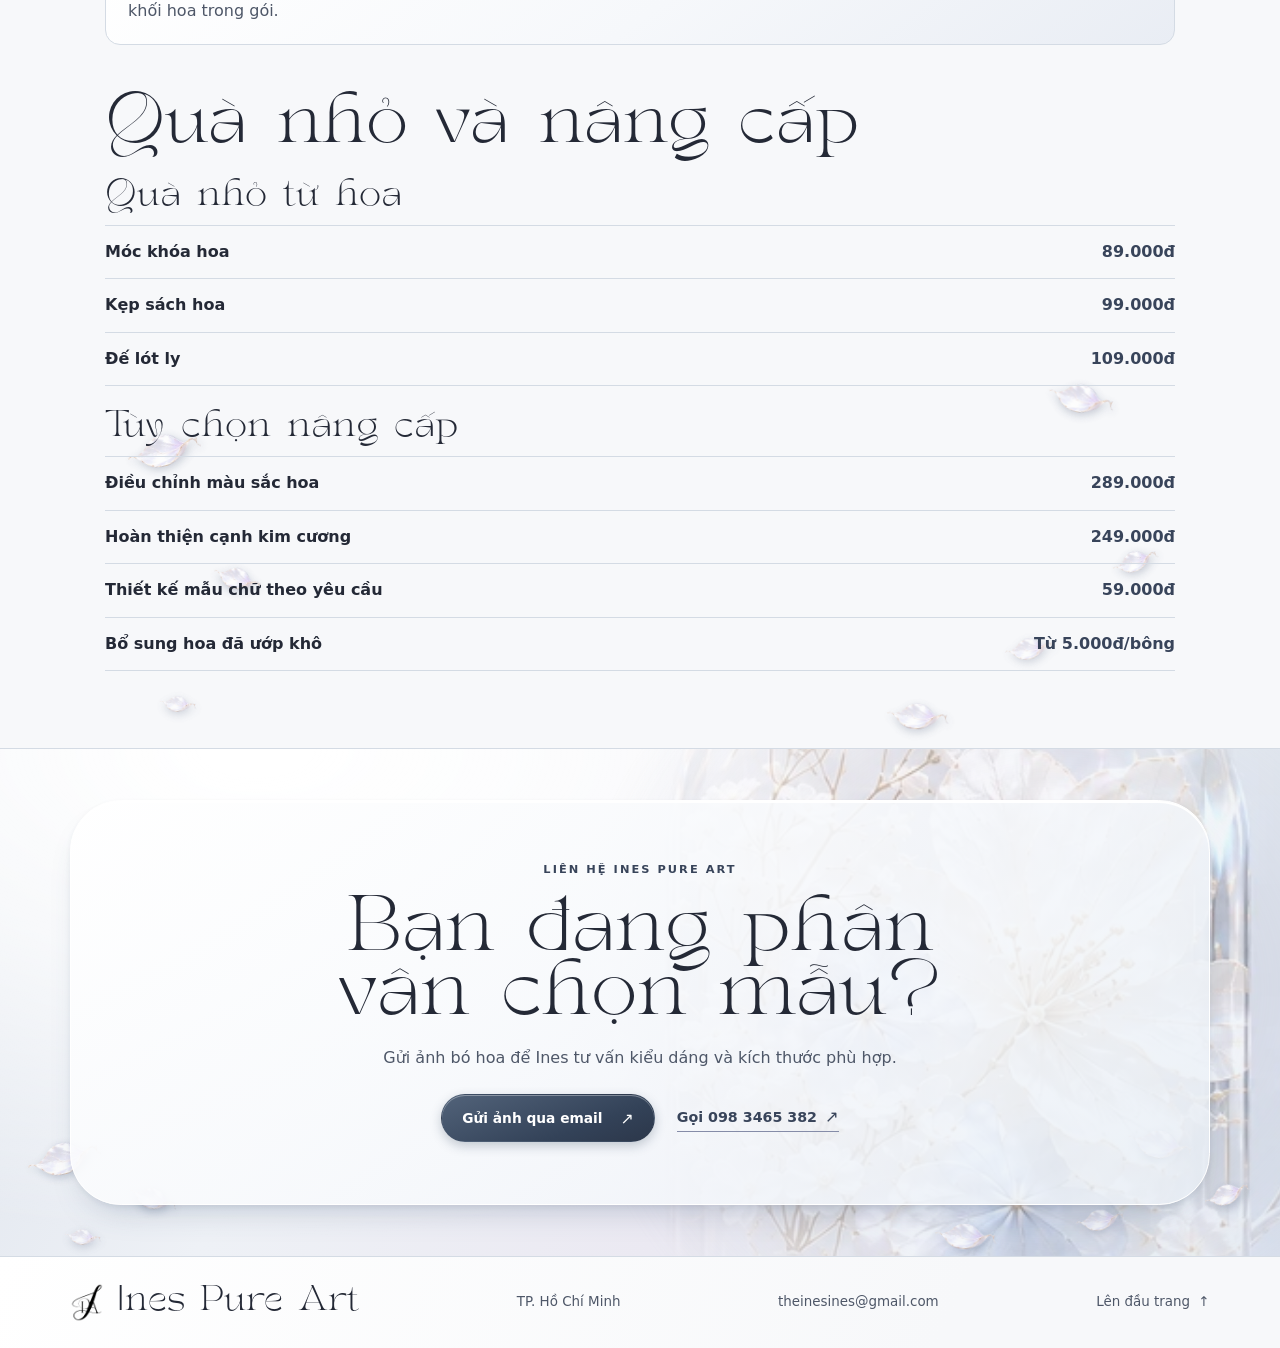
==== commit 7081dc2f: "Update Ines landing page and add customer review section" ====
--- a/bang-gia.html
+++ b/bang-gia.html
@@ -3,22 +3,23 @@
 <head>
   <meta charset="utf-8">
   <meta name="viewport" content="width=device-width, initial-scale=1">
-  <meta name="theme-color" content="#f9f7f4">
+  <meta name="theme-color" content="#f7f8fa">
   <meta name="description" content="Bảng giá khối hoa resin của Ines Pure Art theo kiểu dáng, kích thước và tùy chọn cá nhân hóa.">
   <title>Bảng giá khối hoa resin | Ines Pure Art</title>
-  <link rel="icon" href="./assets/monogram.png" type="image/png">
-  <link rel="stylesheet" href="./styles.css">
+  <link rel="icon" href="./assets/monogram.png?v=2" type="image/png">
+  <link rel="stylesheet" href="./styles.css?v=14">
 </head>
-<body>
+<body id="dau-trang">
   <a class="skip-link" href="#noi-dung">Đến nội dung chính</a>
-  <header class="site-header" id="dau-trang">
+  <header class="site-header">
     <div class="wrap header-inner">
       <a class="brand" href="./index.html" aria-label="Ines Pure Art, trang chủ">
-        <img src="./assets/monogram.png" width="38" height="42" alt="">
+        <img src="./assets/monogram.png?v=2" width="156" height="180" alt="">
         <span>Ines Pure Art</span>
       </a>
       <nav class="main-nav" aria-label="Điều hướng chính">
         <a href="./index.html#tac-pham">Tác phẩm</a>
+        <a href="./index.html#chon-hoa">Chưa có hoa</a>
         <a href="./index.html#quy-trinh">Quy trình</a>
         <a href="./index.html#chinh-sach">Chính sách</a>
         <a href="./bang-gia.html" aria-current="page">Bảng giá</a>
@@ -28,7 +29,7 @@
   </header>
 
   <main id="noi-dung">
-    <section class="price-intro" aria-labelledby="price-title">
+    <section class="price-intro" data-pearl aria-labelledby="price-title">
       <div class="wrap">
         <a class="text-link" href="./index.html"><span aria-hidden="true">←</span> Về trang giới thiệu</a>
         <p class="eyebrow with-line">Ines Pure Art</p>
@@ -37,7 +38,7 @@
       </div>
     </section>
 
-    <div class="section wrap price-content">
+    <div class="section wrap price-content" data-pearl>
       <section class="price-section" aria-labelledby="lamp-price-title">
         <h2 id="lamp-price-title">Đèn hoa</h2>
         <p>Kích thước tính bằng cm.</p>
@@ -86,7 +87,7 @@
       </section>
     </div>
 
-    <section class="contact" aria-labelledby="contact-title">
+    <section class="contact" data-pearl aria-labelledby="contact-title">
       <div class="wrap contact-inner">
         <div>
           <p class="eyebrow with-line">Liên hệ Ines Pure Art</p>
@@ -104,7 +105,7 @@
   <footer class="site-footer">
     <div class="wrap footer-inner">
       <a class="brand" href="./index.html" aria-label="Ines Pure Art, trang chủ">
-        <img src="./assets/monogram.png" width="34" height="38" alt="">
+        <img src="./assets/monogram.png?v=2" width="156" height="180" alt="">
         <span>Ines Pure Art</span>
       </a>
       <span>TP. Hồ Chí Minh</span>
@@ -112,5 +113,6 @@
       <a class="back-to-top" href="#dau-trang">Lên đầu trang <span aria-hidden="true">↑</span></a>
     </div>
   </footer>
+  <script src="./main.js?v=7" defer></script>
 </body>
 </html>
--- a/styles.css
+++ b/styles.css
@@ -8,21 +8,30 @@
 
 :root {
   color-scheme: light;
-  --ink: #1f2b2c;
-  --muted: #4d5958;
-  --green: #2e4749;
-  --paper: #faf8f4;
-  --white: #fffdf9;
-  --line: #d8ded9;
-  --sage: #e6eeec;
+  --ink: #242936;
+  --muted: #4e5768;
+  --accent: #38445a;
+  --paper: #f7f8fa;
+  --white: #fff;
+  --line: #d4dbe4;
+  --silver: #e7ecf2;
+  --pearl-surface: linear-gradient(145deg, #fff 5%, #f6f8fb 54%, #e9edf4);
+  --pearl-light: radial-gradient(ellipse at 20% 0%, #fff 4%, #ffffffba 30%, transparent 68%),
+                 linear-gradient(118deg, #e1e6ee 5%, #eef1f6 30%, #ebe9f2 59%, #e8eff5 80%, #dbe3ee);
+  --pearl-edge: inset 0 1px 0 #fff, inset 0 -1px 0 #d6deea;
   --headline: "TAN Twinkle", Georgia, serif;
   --body: "Avenir Next", "Segoe UI", system-ui, sans-serif;
-  --outer: clamp(22px, 6vw, 100px);
-  --width: 1280px;
+  --outer: clamp(16px, 5.5vw, 92px);
+  --width: 1260px;
+  --radius-panel: clamp(16px, 2.2vw, 28px);
+  --radius-frame: clamp(24px, 4vw, 52px);
+  --metal-edge: linear-gradient(132deg, #fff 4%, #bbc7d7 29%, #fff 49%, #ded8ec 57%, #c4d4e6 71%, #fdfdff 94%);
+  --shadow-raised: 0 2px 5px #293e5310, 0 18px 35px -20px #40597965;
+  --shadow-recessed: inset 0 2px 6px #5c6c8b1a, 0 1px 0 #fff;
 }
 
 *, *::before, *::after { box-sizing: border-box; }
-html { scroll-behavior: smooth; }
+html { scroll-behavior: smooth; scroll-padding-top: var(--header-height, 69px); }
 body { margin: 0; background: var(--paper); color: var(--ink); font: 400 16px/1.65 var(--body); }
 img { display: block; max-width: 100%; }
 a { color: inherit; }
@@ -31,291 +40,388 @@
 h1 { font-size: clamp(49px, 5.3vw, 83px); line-height: 1.12; letter-spacing: -.027em; }
 h2 { font-size: clamp(36px, 4vw, 60px); line-height: 1.16; letter-spacing: -.017em; text-wrap: balance; }
 h3 { font-size: clamp(22px, 2.05vw, 30px); line-height: 1.27; }
-h1 em { color: var(--green); font-style: normal; }
-section[id], details[id] { scroll-margin-top: 30px; }
+section[id], details[id] { scroll-margin-top: 16px; }
 :focus-visible { outline: 2px solid #465c79; outline-offset: 5px; }
-::selection { background: #d9dded; color: var(--ink); }
+::selection { background: #e0e3f5; color: var(--ink); }
 
 .wrap { width: min(calc(100% - 2 * var(--outer)), var(--width)); margin-inline: auto; }
 .section { padding-block: clamp(69px, 8.5vw, 131px); }
-.eyebrow { font-size: .71rem; font-weight: 700; text-transform: uppercase; letter-spacing: .18em; line-height: 1.4; color: var(--green); }
+.eyebrow { font-size: .71rem; font-weight: 700; text-transform: uppercase; letter-spacing: .18em; line-height: 1.4; color: var(--accent); }
 .with-line { display: flex; align-items: center; gap: 13px; }
-.with-line::before { content: ""; flex: 0 0 26px; height: 1px; background: currentColor; opacity: .55; }
+.with-line::before { content: ""; flex: 0 0 30px; height: 1px; background: linear-gradient(90deg, #d0d4e8, #69728f); }
 .eyebrow + h1, .eyebrow + h2 { margin-top: 23px; }
 .section-heading { display: grid; grid-template-columns: 1.4fr .75fr; align-items: end; gap: clamp(35px, 6vw, 100px); margin-bottom: 42px; }
 .section-heading p:not(.eyebrow) { max-width: 380px; color: var(--muted); }
 .section-heading .text-link { margin-top: 15px; }
 
-.skip-link { position: fixed; inset: 12px auto auto 12px; z-index: 5; transform: translateY(-160%); padding: 12px 20px; background: var(--white); }
+.skip-link { position: fixed; inset: 12px auto auto 12px; z-index: 22; transform: translateY(-160%); padding: 12px 20px; background: var(--white); }
 .skip-link:focus { transform: none; }
-.site-header { background: var(--paper); border-bottom: 1px solid var(--line); }
-.header-inner { display: grid; grid-template-columns: minmax(max-content, 1fr) auto minmax(max-content, 1fr); gap: clamp(16px, 2vw, 26px); min-height: 82px; align-items: center; }
+.site-header {
+  position: sticky;
+  top: 0;
+  z-index: 19;
+  background-color: transparent;
+  transition: background-color 220ms ease, box-shadow 220ms ease;
+}
+.site-header[data-scrolled] {
+  background-color: #f7f9fcd9;
+  box-shadow: 0 5px 20px -13px #32425d70, inset 0 -1px #ffffffb3;
+  backdrop-filter: blur(16px) saturate(.9);
+}
+.header-inner { display: grid; grid-template-columns: minmax(max-content, 1fr) auto minmax(max-content, 1fr); gap: clamp(16px, 2vw, 26px); min-height: 69px; align-items: center; }
 .brand { display: inline-flex; align-items: center; gap: 12px; width: fit-content; text-decoration: none; color: var(--ink); }
 .brand img { width: 34px; height: 40px; object-fit: contain; }
 .brand span { font-family: var(--headline); font-size: 25px; line-height: 1.15; white-space: nowrap; }
-.main-nav { display: flex; align-items: center; gap: clamp(18px, 2.55vw, 40px); }
-.main-nav a { text-decoration: none; white-space: nowrap; font-size: .875rem; font-weight: 500; }
-.main-nav a:is(:hover, [aria-current="page"]) { text-decoration: underline; text-underline-offset: 5px; }
+.main-nav { display: flex; align-items: center; gap: clamp(14px, 1.85vw, 30px); }
+.main-nav a {
+  position: relative;
+  display: inline-flex;
+  align-items: center;
+  min-height: 38px;
+  border-radius: 9px;
+  color: var(--ink);
+  text-decoration: none;
+  white-space: nowrap;
+  font-size: .875rem;
+  font-weight: 650;
+  transition: color 200ms ease, background-color 200ms ease, box-shadow 200ms ease;
+}
+.main-nav a::after {
+  content: "";
+  position: absolute;
+  inset: auto 0 3px;
+  height: 2px;
+  border-radius: 2px;
+  background: linear-gradient(90deg, #879cba, #c6b4e0 48%, #80a0b9);
+  box-shadow: 0 0 5px #dce6fa;
+  scale: 0 1;
+  transition: scale 220ms ease;
+}
+.main-nav a:is(:hover, :focus-visible, [aria-current="page"]) { color: #202d48; }
+.main-nav a:is(:hover, :focus-visible) {
+  background-color: #ffffffe6;
+  box-shadow: 0 0 0 6px #ffffffe6, 0 5px 19px 4px #adc3e34d;
+}
+.main-nav a:is(:hover, :focus-visible, [aria-current="page"])::after { scale: 1 1; }
 .header-cta { justify-self: end; white-space: nowrap; }
 
-.button { display: inline-flex; align-items: center; justify-content: center; gap: 18px; border: 1px solid transparent; padding: 13px 21px; min-height: 48px; border-radius: 2px; text-decoration: none; font-size: .86rem; font-weight: 650; line-height: 1.35; transition: background .18s ease, color .18s ease, border .18s ease; }
+.button { display: inline-flex; align-items: center; justify-content: center; gap: 18px; border: 1px solid transparent; padding: 12px 20px; min-height: 48px; border-radius: 999px; text-decoration: none; font-size: .86rem; font-weight: 650; line-height: 1.35; transition: background .18s ease, color .18s ease, border .18s ease; }
 .button [aria-hidden="true"], .text-link span { font-size: 1.15em; font-weight: 500; }
-.button-primary { background: var(--green); color: #fffdf9; }
-.button-primary:hover { background: #233b3d; }
-.button-outline { border-color: #a4a59a; color: var(--green); }
-.button-outline:hover { background: var(--sage); border-color: var(--green); }
-.text-link { display: inline-flex; align-items: baseline; gap: 8px; width: fit-content; text-decoration: none; border-bottom: 1px solid #909487; padding-bottom: 2px; color: var(--green); font-weight: 650; font-size: .89rem; line-height: 1.45; }
-.text-link:hover { border-color: currentColor; color: #191f1b; }
+.button-primary { background: linear-gradient(160deg, #52637a, #334258 68%, #2c374a); color: #fff; box-shadow: inset 0 1px #ffffff58, 0 4px 11px #293a5540; }
+.button-primary:hover { background: #242a41; }
+.button-outline { border-color: #abb8c9; background: linear-gradient(#fffffff2, #e9eef4c4); box-shadow: inset 0 1px #fff; color: var(--accent); }
+.button-outline:hover { background: var(--silver); border-color: var(--accent); }
+.text-link { display: inline-flex; align-items: baseline; gap: 8px; width: fit-content; text-decoration: none; border-bottom: 1px solid #858ca8; padding-bottom: 2px; color: var(--accent); font-weight: 650; font-size: .89rem; line-height: 1.45; }
+.text-link:hover { border-color: currentColor; color: #262a44; }
 
 .hero {
   position: relative;
   isolation: isolate;
+  background: linear-gradient(174deg, #d2d7e3 10%, #e5e9f1 76%, var(--paper) 100%);
+}
+.hero-stage {
+  --hero-art-width: min(100%, 1760px, max(800px, calc((100svh - 168px) * 1.7778)));
+  position: relative;
+  display: grid;
+  justify-items: center;
   overflow: hidden;
   background:
-    radial-gradient(ellipse at 71% 4%, #bcd3df 0%, transparent 49%),
-    radial-gradient(ellipse at 100% 76%, #b6d0cb 0%, transparent 51%),
-    radial-gradient(ellipse at 56% 100%, #e9dbe9 0%, transparent 60%),
-    linear-gradient(105deg, #faf7f2 15%, #eef4f3 67%, #e9e6ec);
-}
-.hero::before {
-  content: "";
-  position: absolute;
-  z-index: -1;
-  inset: -35% -13% -45% 25%;
-  background: url("./assets/xa-cu.webp") 50% 62% / cover;
-  transform: rotate(-20deg);
-  opacity: .70;
-  mask-image: radial-gradient(ellipse at 70% 52%, #000 20%, #000a 42%, transparent 69%);
-}
-.hero-inner {
-  display: grid;
-  grid-template-columns: 1.1fr .9fr;
-  align-items: center;
-  gap: clamp(24px, 4vw, 70px);
-  min-height: 638px;
-  padding-block: 49px 44px;
-}
-.hero-copy { position: relative; z-index: 1; padding-block: 14px; }
-.hero-description { max-width: 430px; margin-top: 24px; color: var(--muted); font-size: clamp(1rem, 1.3vw, 1.135rem); line-height: 1.7; }
-.actions { display: flex; align-items: center; flex-wrap: wrap; gap: 14px 24px; margin-top: 29px; }
-.hero-visual {
-  --arch: 49% 49% 3px 3px / 35% 35% 3px 3px;
+    radial-gradient(ellipse at 50% 94%, #f0f3fa 0%, transparent 61%),
+    linear-gradient(110deg, #dbe0eb, #ccd2de 37%, #d7dce7 75%, #e6ebf3);
+}
+.hero-art {
   position: relative;
-  isolation: isolate;
-  justify-self: center;
-  width: min(89%, 449px);
-}
-.hero-visual::before, .hero-visual::after {
-  content: "";
-  position: absolute;
-  z-index: -1;
+  display: block;
+  width: var(--hero-art-width);
+  mask-image: linear-gradient(90deg, transparent, #000 4.5%, #000 95.5%, transparent);
+}
+.hero-art img { width: 100%; height: auto; }
+.hero-interaction { display: none; }
+
+@media (min-width: 601px) and (hover: hover) and (pointer: fine) and (prefers-reduced-motion: no-preference) {
+  .hero-interaction { display: block; position: absolute; inset: 0; pointer-events: none; }
+  .hero-breeze, .hero-reflection { position: absolute; pointer-events: auto; }
+  .hero-breeze {
+    inset: 0;
+    clip-path: polygon(1% 27%, 22% 22%, 37% 46%, 37% 74%, 31% 83%, 1% 81%);
+  }
+  .hero-breeze--right { clip-path: polygon(81% 8%, 99% 6%, 100% 68%, 87% 80%, 63% 84%, 63% 49%); }
+  .hero-breeze::before {
+    content: "";
+    position: absolute;
+    inset: 0;
+    background: var(--hero-breeze-image) center / 100% 100% no-repeat;
+    mask-image: radial-gradient(ellipse 35% 47% at 24% 65%, #000 36%, transparent 97%);
+    transform-origin: 35% 82%;
+  }
+  .hero-breeze--right::before {
+    mask-image: radial-gradient(ellipse 35% 52% at 82% 53%, #000 38%, transparent 98%);
+    transform-origin: 68% 83%;
+    --breeze-angle: -1.6deg;
+  }
+  .hero-breeze:hover::before { animation: hero-breeze 3.1s ease-in-out infinite; }
+  .hero-reflection {
+    inset: 33% 38.4% 12.4%;
+    border-radius: 50% 50% 5% 5% / 32% 32% 3% 3%;
+    background:
+      radial-gradient(ellipse 68% 49% at var(--mirror-x, 50%) var(--mirror-y, 42%), #fffc, #ddedff55 39%, transparent 78%),
+      linear-gradient(119deg, transparent 29%, #fff7 42%, #d6e9fa51 50%, transparent 62%);
+    box-shadow: inset 0 0 10px #fff9, inset 2px 0 5px #bfddff8c;
+    opacity: 0;
+    transition: opacity 320ms ease-out;
+  }
+  .hero-reflection:hover { opacity: .88; }
+}
+
+@keyframes hero-breeze {
+  0%, 100% { rotate: 0deg; }
+  28% { rotate: var(--breeze-angle, 1.6deg); }
+  67% { rotate: calc(var(--breeze-angle, 1.6deg) * -.5); }
+}
+
+.hero-brand {
+  position: absolute;
+  inset-block-start: 0;
+  width: var(--hero-art-width);
+  aspect-ratio: 2200 / 1238;
+  container-type: inline-size;
+  text-align: center;
   pointer-events: none;
-}
-.hero-visual::before {
-  inset: -4% -25% 5% -27%;
-  border: 1px solid #ffffffe0;
-  border-radius: 48% 52% 44% 56%;
-  transform: rotate(-23deg);
-  box-shadow: inset 0 0 5px #fff, 7px 1px 21px #e8e7ff91, -5px 1px 23px #e8ffe280;
-}
-.hero-visual::after {
-  inset: 2% -16% 11% -18%;
-  border: 1px solid #ffffffe0;
-  border-radius: 47% 53% 51% 49%;
-  transform: rotate(23deg);
-  box-shadow: 2px -2px 7px #ffedfcce;
-}
-.hero-frame {
-  position: relative;
-  padding: 7px;
-  border: 1px solid #ffffffb8;
-  border-radius: var(--arch);
-  background: conic-gradient(from -24deg, #f7ffff, #dce5f7, #efdae8, #f9f9ec, #bcd4cf, #fbf2fe, #f7ffff);
-  box-shadow: 9px 17px 44px #33474b37, inset 0 0 5px #fff;
-}
-.hero-frame img {
-  width: 100%;
-  height: clamp(355px, 35.5vw, 500px);
-  object-fit: cover;
-  object-position: center 68%;
-  border-radius: var(--arch);
-  background: #aeb9ca;
-}
-.hero-visual figcaption {
+  z-index: 1;
+}
+@media (min-width: 601px) {
+  .hero-brand :is(.eyebrow, .hero-tagline) { display: none; }
+  .hero-brand::before {
+    content: "";
+    position: absolute;
+    inset: 12% 21% 72.6%;
+    background: radial-gradient(ellipse at 50% 34%, #dbe0ef, transparent 65%),
+                linear-gradient(96deg, #c7cbdc, #c8cde0 24%, #d6dbea 53%, #cdd0e2 71%, #c9cbdc);
+    mask-image: linear-gradient(90deg, transparent, #000 7%, #000 93%, transparent),
+                linear-gradient(180deg, transparent, #000 12%, #000 89%, transparent);
+    mask-composite: intersect;
+  }
+  .hero-brand h1 {
+    position: absolute;
+    inset: 20% 0 auto;
+    margin: 0;
+    transform: translateY(-50%);
+    font-size: 6.1cqw;
+    line-height: 1.15;
+    color: #fff;
+    text-shadow: 0 2px 5px #48566d53;
+  }
+}
+.hero-dock {
   position: relative;
   display: flex;
-  justify-content: center;
   align-items: center;
-  gap: 9px;
-  width: fit-content;
-  margin: 13px auto 0;
-  padding: 4px 10px;
-  border: 1px solid #ffffff80;
-  border-radius: 20px;
-  background: #f7faf5bf;
-  font-size: .72rem;
-  color: #2f4344;
-}
-.hero-visual figcaption span { display: inline-block; width: 11px; height: 1px; background: #6f8080; }
-.glint {
-  position: absolute;
-  display: grid;
-  place-items: center;
-  width: var(--spark-size, 46px);
+  justify-content: space-between;
+  flex-wrap: wrap;
+  gap: 12px 26px;
+  width: min(calc(100% - 2 * var(--outer)), 1100px);
+  margin: -27px auto 0;
+  padding: 15px clamp(18px, 2.6vw, 37px);
+  border-radius: var(--radius-panel);
+  border: 1px solid transparent;
+  background: linear-gradient(135deg, #fffffffa, #f0f4faed 65%, #e8edf5ed) padding-box,
+              var(--metal-edge) border-box;
+  box-shadow: var(--shadow-raised), inset 0 2px #fff;
+}
+.hero-description { max-width: 495px; color: var(--muted); font-size: clamp(.94rem, 1.25vw, 1.08rem); line-height: 1.53; }
+.hero-actions { display: flex; flex-wrap: wrap; align-items: center; gap: 8px 11px; }
+
+.keepsake-strip { background: linear-gradient(#fbfcfe, var(--silver)); border-bottom: 1px solid var(--line); box-shadow: var(--pearl-edge); }
+.keepsake-inner { display: grid; grid-template-columns: repeat(3, minmax(0, 1fr)); min-height: 67px; align-items: center; }
+.keepsake-inner span { display: flex; align-items: center; justify-content: center; gap: 9px; color: var(--accent); font-size: .83rem; font-weight: 600; padding: 5px 9px; }
+.keepsake-inner span + span { border-left: 1px solid var(--line); }
+.keepsake-inner i { font: normal 1.2rem/1 Georgia, serif; color: #6f7694; }
+
+@media (max-width: 600px) {
+  .hero-stage { background: radial-gradient(ellipse at 50% 5%, #f4f6fb, #d6dce8 76%); }
+  .hero-brand {
+    position: relative;
+    width: min(100% - 28px, 430px);
+    aspect-ratio: auto;
+    padding-top: clamp(24px, 7.5vw, 43px);
+  }
+  .hero-brand .eyebrow { font-size: .65rem; letter-spacing: .24em; }
+  .hero-brand h1 { margin-top: 7px; font-size: clamp(25px, 8.35vw, 49px); line-height: 1.16; }
+  .hero-tagline { margin-top: 6px; color: var(--muted); font: italic clamp(.93rem, 4vw, 1.15rem)/1.3 Georgia, serif; }
+  .hero-art {
+    width: 100%;
+    margin-top: 6px;
+    mask-image: linear-gradient(180deg, transparent, #000 8%, #000 92%, transparent);
+  }
+  .hero-art img { height: clamp(190px, 69vw, 395px); object-fit: cover; object-position: 50% 52%; }
+  .hero-dock { justify-content: center; margin-top: -12px; padding: 14px clamp(10px, 3.5vw, 20px); text-align: center; }
+  .hero-actions { display: grid; grid-template-columns: repeat(2, minmax(0, 1fr)); width: min(100%, 330px); gap: 7px; }
+  .hero-actions .button { padding: 10px 5px; gap: 5px; min-height: 45px; font-size: clamp(.72rem, 3.45vw, .83rem); white-space: nowrap; }
+}
+
+@media (max-width: 600px) and (max-height: 650px) {
+  .hero-brand { padding-top: 19px; }
+  .hero-art {
+    width: min(100%, calc(36svh * 1.324));
+    mask-image: linear-gradient(180deg, transparent, #000 8%, #000 92%, transparent),
+                linear-gradient(90deg, transparent, #000 10%, #000 90%, transparent);
+    mask-composite: intersect;
+  }
+  .hero-art img { height: auto; }
+  .hero-dock { padding-block: 10px; gap: 8px; }
+  .hero-description { font-size: .88rem; }
+}
+
+.collection-subheading { margin-bottom: 20px; }
+.collection-row { border-top: 1px solid var(--line); box-shadow: inset 0 1px #fff; }
+.collection-row > .collection-subheading { padding-top: clamp(22px, 3vw, 38px); }
+.product-grid.collection-row { padding-top: clamp(22px, 3vw, 38px); }
+.collection-subheading h3 { font-size: clamp(25px, 3.2vw, 42px); }
+.collection-subheading p { margin-top: 8px; color: var(--muted); }
+.collection-row { margin-top: clamp(34px, 5vw, 65px); }
+
+.product-grid {
+  display: grid;
+  grid-template-columns: repeat(3, minmax(0, 1fr));
+  gap: clamp(12px, 2vw, 24px);
+}
+.lamp-grid { grid-template-columns: repeat(4, minmax(0, 1fr)); }
+.product-card {
+  overflow: hidden;
+  padding: clamp(5px, .85vw, 11px);
+  border: 1px solid transparent;
+  border-radius: var(--radius-panel);
+  background: var(--pearl-surface) padding-box, var(--metal-edge) border-box;
+  box-shadow: var(--shadow-raised), inset 0 2px #fff;
+}
+.product-image, .lamp-placeholder {
+  width: 100%;
+  aspect-ratio: 1.14;
+  height: auto;
+  object-fit: contain;
+  border-radius: max(9px, calc(var(--radius-panel) - 8px));
+  background: radial-gradient(ellipse at 44% 32%, #fcfdff, #e0e6ed 83%);
+  box-shadow: var(--shadow-recessed);
+}
+.lamp-grid :is(.product-image, .lamp-placeholder) { aspect-ratio: 1.05; }
+.lamp-placeholder { display: grid; place-items: center; }
+.lamp-shape {
+  width: 49%;
   aspect-ratio: 1;
-  pointer-events: none;
-  filter: drop-shadow(0 0 8px #edf8ff) drop-shadow(0 0 15px #fffffa);
-}
-.glint::before {
-  content: "";
-  position: absolute;
-  inset: 0;
-  background: #fff;
-  clip-path: polygon(50% 0, 54% 39%, 67% 22%, 59% 44%, 100% 50%, 59% 56%, 69% 76%, 54% 61%, 50% 100%, 46% 61%, 31% 76%, 41% 56%, 0 50%, 41% 44%, 33% 22%, 46% 39%);
-}
-.glint-hero { top: 22%; left: -9%; }
-.glint-hero-small { --spark-size: 24px; bottom: 22%; right: -10%; }
-
-.keepsake-strip {
-  background: linear-gradient(100deg, #e1e9e9, #f5f0f6 47%, #e6eee9);
-  border-block: 1px solid #d4dfdf;
-}
-.keepsake-inner { display: grid; grid-template-columns: repeat(3, 1fr); min-height: 68px; }
-.keepsake-inner span { display: flex; align-items: center; justify-content: center; gap: 10px; color: #384a4c; font-size: .87rem; font-weight: 550; padding: 12px 9px; }
-.keepsake-inner span + span { border-left: 1px solid #7f94952e; }
-.keepsake-inner i { font: normal 1.35rem/1 Georgia, serif; }
-
-.product-grid {
-  display: grid;
-  grid-template-columns: 1.15fr .85fr;
-  grid-template-rows: repeat(3, clamp(126px, 12vw, 175px));
-  gap: 14px 24px;
-}
-.product-card {
-  display: grid;
-  grid-template-columns: 1fr minmax(0, 41%);
-  grid-template-rows: minmax(0, 1fr);
-  border: 1px solid var(--line);
-  background: var(--white);
-}
-.product-card:first-child {
-  grid-row: span 3;
-  grid-template-columns: minmax(0, 1fr);
-  grid-template-rows: minmax(0, 1fr) auto;
-  background: #f1efed;
-}
-.product-image { width: 100%; height: 100%; object-fit: cover; background: #eeece7; }
-.product-feature-media { position: relative; isolation: isolate; min-height: 0; overflow: hidden; background: #e8e9e7; }
-.product-feature-media::before { content: ""; position: absolute; z-index: -1; inset: -20px; background: url("./assets/den-hoa.webp") center / cover; filter: blur(22px); opacity: .35; }
-.product-feature-media .product-image { min-height: 0; object-fit: contain; background: transparent; }
-.product-card:not(:first-child) .product-image { grid-area: 1 / 2; }
-.image-mirror { object-position: center; object-fit: contain; background: #ede9e6; }
-.image-clock { object-position: center 56%; }
-.image-table { object-position: center 66%; }
-.product-copy { align-self: center; padding: 15px clamp(16px, 2.1vw, 31px); }
-.product-card:first-child .product-copy {
-  display: grid;
-  grid-template-columns: auto 1fr;
-  align-items: baseline;
-  gap: 8px 22px;
-  padding-block: 20px;
-  background: linear-gradient(108deg, #fdfaf4, #e6eced 66%, #eae5ef);
-}
-.product-card:first-child h3 { font-size: clamp(28px, 3vw, 43px); }
+  border-radius: 9%;
+  border: 1px solid #fafaff;
+  background: linear-gradient(135deg, #fff 5%, #d4deebaa 36%, #f8f6fc 58%, #cad9ed 90%);
+  box-shadow: 0 10px 22px #60698b37, inset 0 0 14px #fff;
+}
+.lamp-shape--hex { clip-path: polygon(25% 7%, 75% 7%, 100% 50%, 75% 93%, 25% 93%, 0 50%); }
+.lamp-shape--rectangle { width: 39%; aspect-ratio: .69; }
+.product-copy { padding: clamp(12px, 2vw, 23px); }
+.product-copy h4 { margin: 0; font: 400 clamp(17px, 2vw, 26px)/1.25 var(--headline); }
 .product-copy p { color: var(--muted); font-size: .91rem; line-height: 1.5; margin-top: 6px; }
-.small-collection {
-  display: grid;
-  grid-template-columns: 1fr auto;
-  align-items: center;
-  gap: 22px;
-  margin-top: 25px;
-  padding: 22px clamp(17px, 2.6vw, 35px);
-  border-block: 1px solid var(--line);
-}
-.small-collection h3 { font-size: clamp(23px, 2.1vw, 31px); }
-.small-collection p { margin-top: 7px; color: var(--muted); font-size: .91rem; }
-.small-products { display: flex; align-items: start; gap: clamp(11px, 1.4vw, 22px); }
-.small-products figure { display: flex; align-items: center; gap: 8px; color: #33474b; font-size: .81rem; font-weight: 600; }
-.small-products img {
-  width: 53px;
-  height: 53px;
-  object-fit: cover;
-  border-radius: 50%;
-  border: 2px solid #fff;
-  outline: 1px solid #d1d9da;
+
+@media (max-width: 820px) {
+  .lamp-grid { grid-template-columns: repeat(2, minmax(0, 1fr)); }
+}
+@media (max-width: 600px) {
+  .product-grid:not(.lamp-grid) { grid-template-columns: minmax(0, 1fr); }
 }
 
 .make-it-yours {
-  position: relative;
-  isolation: isolate;
+  padding-block: clamp(44px, 6vw, 90px);
+  background: linear-gradient(to bottom, var(--paper), #f7f8fa29 13%, #f7f8fa19 85%, var(--paper)),
+              url("./assets/nen-nang-tam.webp") center / cover no-repeat, var(--paper);
+}
+.personal-banner {
+  --wave-width: clamp(100px, 12vw, 165px);
+  --wave-height: clamp(13px, 1.7vw, 23px);
+  --wave-top: url("data:image/svg+xml,%3Csvg xmlns='http://www.w3.org/2000/svg' viewBox='0 0 100 24' preserveAspectRatio='none'%3E%3Cpath d='M0 3 C24 3 26 19 50 19 S76 3 100 3 V24 H0 Z'/%3E%3C/svg%3E");
+  --wave-bottom: url("data:image/svg+xml,%3Csvg xmlns='http://www.w3.org/2000/svg' viewBox='0 0 100 24' preserveAspectRatio='none'%3E%3Cpath d='M0 21 C24 21 26 5 50 5 S76 21 100 21 V0 H0 Z'/%3E%3C/svg%3E");
+  display: grid;
+  grid-template-columns: minmax(0, 1fr) minmax(0, 2.65fr) minmax(0, 1fr);
+  grid-template-rows: repeat(2, minmax(0, 1fr));
   overflow: hidden;
+  background: #eef0f64d;
+  mask: linear-gradient(#000 0 0) center / 100% calc(100% - 2 * var(--wave-height) + 2px) no-repeat,
+        var(--wave-top) center top / var(--wave-width) var(--wave-height) repeat-x,
+        var(--wave-bottom) center bottom / var(--wave-width) var(--wave-height) repeat-x;
+}
+.personal-heading {
+  display: grid;
+  align-content: center;
+  justify-items: center;
+  grid-area: 1 / 2 / 3 / 3;
+  padding: clamp(37px, 6vw, 90px) clamp(19px, 4vw, 60px);
+  text-align: center;
   background:
-    radial-gradient(ellipse at 15% 85%, #9cbdc2, transparent 61%),
-    radial-gradient(ellipse at 72% 13%, #e6d6e6, transparent 56%),
-    linear-gradient(120deg, #cddadc, #b0bdc4 74%, #d3e2d9);
-}
-.make-it-yours::before {
-  content: "";
-  position: absolute;
-  inset: -15%;
-  z-index: -1;
-  opacity: .55;
-  background: url("./assets/xa-cu.webp") 50% 54% / cover;
-  transform: rotate(12deg);
-  mask-image: linear-gradient(100deg, transparent, #000 23%, #000 74%, transparent);
-}
-.personal-inner {
-  position: relative;
-  display: grid;
-  grid-template-columns: minmax(0, 1fr) minmax(320px, 42%) minmax(0, .87fr);
-  align-items: center;
-  padding-block: clamp(50px, 6vw, 88px);
-}
-.personal-pictures { display: contents; }
-.personal-copy {
-  grid-area: 1 / 2;
-  position: relative;
-  z-index: 1;
-  padding: clamp(21px, 3.3vw, 48px);
-  background: linear-gradient(145deg, #fffffff2, #f5f2f3ec 64%, #dbeae9ed);
-  border: 1px solid #fff;
-  box-shadow: 0 14px 38px #52656a34;
-}
-.personal-copy h2 { font-size: clamp(28px, 3.15vw, 47px); }
-.personal-copy > p:not(.eyebrow) { margin-top: 19px; color: var(--muted); }
-.personal-main, .personal-secondary {
-  width: 100%;
-  height: auto;
-  object-fit: cover;
-  box-shadow: 0 12px 31px #2e46463b;
-}
-.personal-main {
-  grid-area: 1 / 1;
-  justify-self: end;
-  align-self: start;
-  width: 110%;
-  max-width: none;
-  aspect-ratio: .81;
-  object-position: 50% 75%;
-  transform: translate(21px, -13px);
-}
-.personal-secondary {
-  grid-area: 1 / 3;
-  justify-self: start;
-  align-self: end;
-  width: 103%;
-  max-width: none;
-  aspect-ratio: .79;
-  border-radius: 48% 48% 0 0 / 34% 34% 0 0;
-  border: 5px solid #f7f5efc9;
-  transform: translate(-17px, 17px);
-}
-.personal-glint { --spark-size: 38px; z-index: 2; right: 3%; bottom: 46%; }
-.feature-list { margin-top: 18px; }
-.feature-list div { padding-block: 11px; border-top: 1px solid #a6b1af67; }
-.feature-list div:last-child { padding-bottom: 0; }
-.feature-list dt { font-weight: 700; font-size: .92rem; }
-.feature-list dd { margin-top: 4px; color: var(--muted); font-size: .91rem; line-height: 1.6; }
+    radial-gradient(ellipse at 45% 0%, #fffffff2, #fff7 73%),
+    linear-gradient(120deg, #dce5f0a8, #fcfcfba8 49%, #e8e1f1a3 76%, #d7e1eea8);
+  box-shadow: inset 1px 0 #fff9, inset -1px 0 #fff9;
+}
+.personal-heading h2 { font-size: clamp(30px, 4vw, 59px); }
+.personal-heading p { max-width: 33rem; margin-top: 10px; color: var(--muted); }
+.personal-heading .personal-focus {
+  margin-block: 9px 5px;
+  padding-bottom: .35em;
+  border-bottom: 1px solid #a8b7cb;
+  color: var(--accent);
+  font: 400 clamp(22px, 2.7vw, 39px)/1.22 var(--headline);
+}
+.personal-heading .button { margin-top: 19px; }
+
+.personal-options {
+  display: grid;
+  grid-template-columns: repeat(2, minmax(0, 1fr));
+  list-style: none;
+  margin: 0;
+  padding: 0;
+  gap: clamp(9px, 1.4vw, 18px);
+}
+.included-perks .personal-options { grid-template-columns: repeat(4, minmax(0, 1fr)); }
+.included-perks .personal-media { aspect-ratio: 2.05; }
+.personal-options li { background: #ffffffba; border: 1px solid #fff; border-radius: 13px; overflow: hidden; }
+.personal-options figcaption { padding: 10px; font-size: .9rem; font-weight: 650; line-height: 1.4; overflow-wrap: anywhere; }
+.personal-media { overflow: hidden; aspect-ratio: 1.26; background: var(--silver); }
+.personal-media img { width: 100%; height: 100%; object-fit: cover; }
+.personal-image--light { object-position: center 74%; }
+.personal-image--engraving { object-position: center bottom; transform: scale(1.28); transform-origin: center bottom; }
+.personal-image--lettering { object-position: center 78%; }
+.personal-image--photo { object-position: center 57%; }
+.personal-image--edge { object-position: right 48%; transform: scale(1.32); transform-origin: right center; }
+.personal-image--design { object-position: right 80%; transform: scale(1.36); transform-origin: right bottom; }
+
+.personal-banner .personal-options { display: contents; }
+.personal-banner .personal-options li {
+  min-width: 0;
+  min-height: 0;
+  border: 0;
+  border-radius: 0;
+}
+.personal-banner li:nth-child(1) { grid-area: 1 / 1; }
+.personal-banner li:nth-child(2) { grid-area: 1 / 3; }
+.personal-banner li:nth-child(3) { grid-area: 2 / 1; }
+.personal-banner li:nth-child(4) { grid-area: 2 / 3; }
+.personal-banner figure { position: relative; height: 100%; }
+.personal-banner .personal-media { height: 100%; aspect-ratio: auto; }
+.personal-banner figcaption {
+  position: absolute;
+  inset: auto 0 0;
+  padding: 20px 10px 10px;
+  color: #fff;
+  background: linear-gradient(transparent, #192034ec 72%);
+}
+.personal-banner li:nth-child(n+3) figcaption { padding-bottom: calc(var(--wave-height) + 8px); }
+
+@media (max-width: 760px) {
+  .included-perks .personal-options { grid-template-columns: repeat(2, minmax(0, 1fr)); }
+  .personal-banner { grid-template-columns: repeat(2, minmax(0, 1fr)); grid-template-rows: auto repeat(2, auto); }
+  .personal-heading { grid-area: 1 / 1 / 2 / -1; }
+  .personal-banner li:nth-child(1) { grid-area: 2 / 1; }
+  .personal-banner li:nth-child(2) { grid-area: 2 / 2; }
+  .personal-banner li:nth-child(3) { grid-area: 3 / 1; }
+  .personal-banner li:nth-child(4) { grid-area: 3 / 2; }
+  .personal-banner .personal-media { height: auto; aspect-ratio: 1.15; }
+}
+
 
 .process {
   display: grid;
@@ -332,10 +438,19 @@
   object-fit: cover;
   object-position: center 48%;
   border-radius: 90px 90px 8px 8px;
-  border: 1px solid #dedbd5;
+  border: 5px solid #fff;
+  box-shadow: var(--shadow-raised), 0 0 0 1px #cdd2e6;
 }
 .process-photo figcaption { margin-top: 7px; text-align: center; color: var(--muted); font-size: .77rem; }
-.steps { list-style: none; padding: 0; margin: 0; }
+.steps {
+  list-style: none;
+  margin: 0;
+  padding: clamp(17px, 2.5vw, 34px);
+  border: 1px solid transparent;
+  border-radius: var(--radius-panel);
+  background: var(--pearl-surface) padding-box, var(--metal-edge) border-box;
+  box-shadow: var(--shadow-raised), inset 0 2px #fff;
+}
 .steps li { position: relative; padding: 0 0 25px 64px; }
 .steps li:not(:last-child)::after {
   content: "";
@@ -344,7 +459,7 @@
   left: 19px;
   bottom: 0;
   width: 1px;
-  background: #bfcacb;
+  background: linear-gradient(#a6aec8, #d2d7e9);
 }
 .step-number {
   position: absolute;
@@ -355,9 +470,10 @@
   left: 0;
   top: 0;
   border-radius: 50%;
-  border: 1px solid #c3cece;
-  background: linear-gradient(145deg, #f5edef, #deecea 70%, #eeedf9);
-  color: #334a4d;
+  border: 1px solid #aeb9d5;
+  background: radial-gradient(circle at 33% 23%, #fff, #eff3f8 38%, #dbe3ee 66%, #b8c6d9);
+  color: var(--accent);
+  box-shadow: 0 3px 7px #45537929;
   font-size: .72rem;
   font-weight: 650;
   letter-spacing: .06em;
@@ -373,19 +489,19 @@
   align-items: center;
   gap: clamp(24px, 7vw, 96px);
   padding: clamp(28px, 5vw, 66px);
-  border: 1px solid #d7d7e1;
-  background:
-    radial-gradient(ellipse at 14% 100%, #e7cfdf, transparent 57%),
-    radial-gradient(ellipse at 96% -10%, #c8dcdf, transparent 67%),
-    linear-gradient(110deg, #f0e9e9, #e4e7f2 68%, #edf3ed);
-  box-shadow: inset 0 0 0 5px #ffffff69;
+  border: 1px solid transparent;
+  border-radius: var(--radius-frame);
+  background: radial-gradient(ellipse at 20% 0%, #fff, transparent 62%) padding-box,
+              linear-gradient(118deg, #e0e6ef, #f5f4f9 56%, #e1ebf5) padding-box,
+              var(--metal-edge) border-box;
+  box-shadow: var(--shadow-raised), inset 0 0 0 4px #ffffff86;
 }
 .offers h2 { font-size: clamp(32px, 4.2vw, 55px); }
 .offer-list { display: grid; grid-template-columns: 1fr 1fr; gap: 17px 27px; }
-.offer-list > div { padding-inline: 14px 0; border-left: 1px solid #6f82865c; }
+.offer-list > div { padding-inline: 14px 0; border-left: 1px solid #8791b563; }
 .offer-list dt { font: 650 .92rem/1.15 var(--body); }
 .offer-list dt strong { margin-left: 4px; font: 400 clamp(24px, 3.2vw, 44px)/1.1 var(--headline); white-space: nowrap; }
-.offer-list dd { margin-top: 8px; font-size: .91rem; color: #3e5153; }
+.offer-list dd { margin-top: 8px; font-size: .91rem; color: var(--muted); }
 .offer-list .offer-gift {
   display: grid;
   grid-column: 1 / -1;
@@ -393,11 +509,17 @@
   gap: 9px 15px;
   align-items: baseline;
   padding: 12px 14px;
-  border: 1px solid #fbfaf9ad;
-  background: #f9faf8a6;
+  border: 1px solid #fff;
+  border-radius: 13px;
+  background: #ffffff9e;
 }
 .offer-list .offer-gift dd { margin-top: 0; }
 
+.flower-picker-section {
+  background: linear-gradient(to bottom, var(--paper), transparent 15% 85%, var(--paper)),
+              linear-gradient(105deg, #f7f8facf 8%, #f7f8faab 37%, #f7f8fa29 76%),
+              url("./assets/nen-chon-hoa.webp") 52% center / cover no-repeat, var(--paper);
+}
 .flower-picker {
   display: grid;
   grid-template-columns: minmax(0, .84fr) minmax(0, 1.16fr);
@@ -409,7 +531,7 @@
 .flower-picker h2 { font-size: clamp(30px, 3.9vw, 54px); }
 .flower-picker-description { max-width: 385px; margin-top: 16px; color: var(--muted); }
 .flower-controls { min-inline-size: 0; margin: 24px 0 0; padding: 0; border: 0; }
-.flower-controls legend { padding: 0; margin-block-end: 10px; color: var(--green); font-size: .87rem; font-weight: 700; }
+.flower-controls legend { padding: 0; margin-block-end: 10px; color: var(--accent); font-size: .87rem; font-weight: 700; }
 .flower-options { display: grid; grid-template-columns: repeat(2, minmax(0, 1fr)); gap: 8px; max-width: 390px; }
 .flower-option { position: relative; cursor: pointer; }
 .flower-option input { position: absolute; inset: 0; width: 100%; height: 100%; margin: 0; opacity: 0; cursor: pointer; }
@@ -420,16 +542,16 @@
   min-height: 48px;
   height: 100%;
   padding: 7px 10px;
-  border: 1px solid #d6ddda;
-  border-radius: 2px;
-  background: #fffdfaa6;
-  color: var(--green);
+  border: 1px solid #d4d9e9;
+  border-radius: 13px;
+  background: #ffffffb8;
+  color: var(--accent);
   font-size: .85rem;
   font-weight: 650;
   line-height: 1.25;
   transition: background-color 200ms ease, border-color 200ms ease;
 }
-.flower-option input:checked + .flower-option-body { border-color: #718686; background: var(--flower-tint); }
+.flower-option input:checked + .flower-option-body { border-color: #757fa6; background: var(--flower-tint); }
 .flower-option input:focus-visible + .flower-option-body { outline: 2px solid #465c79; outline-offset: 3px; }
 .flower-swatch {
   position: relative;
@@ -448,7 +570,7 @@
   place-items: center;
   border-radius: 50%;
   background: #fffef7ed;
-  color: var(--green);
+  color: var(--accent);
   font: 700 .76rem/1 system-ui, sans-serif;
 }
 .flower-picker-actions { display: flex; flex-wrap: wrap; align-items: baseline; column-gap: 11px; margin-top: 13px; }
@@ -457,7 +579,7 @@
   padding: 0;
   border: 0;
   background: transparent;
-  color: var(--green);
+  color: var(--accent);
   font: 600 .77rem/1.5 var(--body);
   text-underline-offset: 3px;
   cursor: pointer;
@@ -468,19 +590,20 @@
 
 .flower-panel {
   padding: clamp(18px, 2.6vw, 34px);
-  border: 1px solid #d9dce0;
-  background: radial-gradient(ellipse at 100% 4%, #d9e8e9ae, transparent 64%),
-              linear-gradient(124deg, #fffdf476, transparent 68%),
-              var(--flower-panel-tint, #f2edf2);
-  box-shadow: inset 0 0 0 4px #ffffff6e;
+  border: 1px solid #d2d7ea;
+  border-radius: var(--radius-panel);
+  background: radial-gradient(ellipse at 100% 4%, #f1f5fac2, transparent 64%),
+              linear-gradient(124deg, #ffffffc2, transparent 68%),
+              var(--flower-panel-tint, #eeeef7);
+  box-shadow: var(--shadow-raised), inset 0 0 0 4px #ffffff8e;
   transition: background-color 380ms ease;
 }
 .flower-panel-heading { display: flex; align-items: baseline; justify-content: space-between; flex-wrap: wrap; gap: 4px 10px; margin-bottom: 16px; }
 .flower-panel h3 { font-size: clamp(22px, 2.4vw, 33px); }
-.flower-status { color: var(--green); font-size: .78rem; font-weight: 650; }
+.flower-status { color: var(--accent); font-size: .78rem; font-weight: 650; }
 .flower-results { display: grid; grid-template-columns: repeat(2, minmax(0, 1fr)); gap: clamp(8px, 1.3vw, 17px); list-style: none; margin: 0; padding: 0; }
 .flower-results:empty { display: none; }
-.flower-card { min-width: 0; border: 1px solid #fff; background: #fffefaed; box-shadow: 0 5px 15px #3241460c; }
+.flower-card { min-width: 0; overflow: hidden; border: 1px solid #fff; border-radius: 13px; background: #fffffff0; box-shadow: 0 7px 15px #42496d11; }
 .flower-card-image {
   position: relative;
   display: grid;
@@ -517,20 +640,24 @@
 
 @media (max-width: 720px) {
   .flower-picker { grid-template-columns: 1fr; }
+  .flower-picker-section {
+    background-image: linear-gradient(to bottom, var(--paper), transparent 11% 89%, var(--paper)),
+                      linear-gradient(#f7f8faa6, #f7f8fa69), url("./assets/nen-chon-hoa.webp");
+  }
   .flower-picker-copy { padding-block: 0; }
 }
 
 @media (hover: hover) and (pointer: fine) {
-  .flower-option input:not(:checked):hover + .flower-option-body { border-color: #899b96; background: #fff; }
+  .flower-option input:not(:checked):hover + .flower-option-body { border-color: #858eae; background: #fff; }
 }
 
 .policies { display: grid; max-width: 800px; gap: 34px; }
 .policies > div:first-child { text-align: center; }
 .policies .eyebrow { justify-content: center; }
-.policies .eyebrow::after { content: ""; flex: 0 0 26px; height: 1px; background: currentColor; opacity: .55; }
+.policies .eyebrow::after { content: ""; flex: 0 0 30px; height: 1px; background: linear-gradient(90deg, #d0d4e8, #69728f); }
 .policies h2 { font-size: clamp(33px, 4vw, 55px); }
-.accordion { border-top: 1px solid var(--line); }
-.accordion details { border-bottom: 1px solid var(--line); }
+.accordion { padding-inline: clamp(14px, 2.8vw, 34px); border: 1px solid transparent; border-radius: var(--radius-panel); background: var(--pearl-surface) padding-box, var(--metal-edge) border-box; box-shadow: var(--shadow-raised); }
+.accordion details + details { border-top: 1px solid var(--line); }
 .accordion summary {
   cursor: pointer;
   list-style: none;
@@ -540,7 +667,7 @@
   gap: 18px;
   padding: 15px 0;
   font-weight: 650;
-  color: var(--green);
+  color: var(--accent);
   line-height: 1.5;
 }
 .accordion summary::-webkit-details-marker { display: none; }
@@ -552,8 +679,8 @@
   width: 30px;
   height: 30px;
   border-radius: 50%;
-  border: 1px solid #cad4d2;
-  background: #ecf0ee;
+  border: 1px solid #c0c9e2;
+  background: radial-gradient(circle at 32% 22%, #fff, #e5e8f8);
   font: 400 20px/1 var(--body);
 }
 .accordion details[open] summary::after { content: "−" / ""; }
@@ -566,47 +693,110 @@
   position: relative;
   isolation: isolate;
   overflow: hidden;
-  background: radial-gradient(ellipse at 83% 130%, #c1d8d4, transparent 63%),
-              radial-gradient(ellipse at -4% 10%, #d8e4ee, transparent 58%),
-              linear-gradient(110deg, #f2e4ee, #f3f3eb 55%, #d3e1e1);
-  border-block: 1px solid #d6dfdd;
+  background: var(--pearl-light);
+  border-block: 1px solid var(--line);
 }
 .contact::before {
   content: "";
   position: absolute;
-  inset: -80% -25% -70% 36%;
+  inset: -38% -7% -40% 43%;
   z-index: -1;
-  transform: rotate(-27deg);
-  background: url("./assets/xa-cu.webp") 50% 56% / cover;
+  background: url("./assets/hero-xa-cu-mobile-640.webp?v=2") center / cover;
   opacity: .57;
-  mask-image: radial-gradient(ellipse at 63% 51%, #000 19%, transparent 66%);
+  mask-image: radial-gradient(ellipse at 62% 48%, #000 22%, transparent 69%);
 }
 .contact-inner {
   position: relative;
   display: grid;
   justify-items: center;
   gap: 23px;
-  padding: clamp(34px, 4.8vw, 68px) clamp(16px, 5vw, 68px);
-  margin-block: 24px;
+  padding: clamp(32px, 4.8vw, 64px) clamp(16px, 5vw, 68px);
+  margin-block: clamp(21px, 4vw, 53px);
   text-align: center;
-  border: 1px solid #ffffffb9;
-  background: #fafaf54a;
+  border: 1px solid #fff;
+  border-radius: var(--radius-frame);
+  background: linear-gradient(140deg, #fffffff2, #f4f7fbdc 67%, #e9eff6ca);
+  box-shadow: var(--shadow-raised), inset 0 2px #fff;
 }
 .contact .eyebrow { justify-content: center; }
 .contact .eyebrow::before { display: none; }
 .contact h2 { font-size: clamp(35px, 4.3vw, 61px); }
-.contact-inner p:not(.eyebrow) { margin: 16px auto 0; max-width: 570px; color: #3e5050; }
+.contact-inner p:not(.eyebrow) { margin: 16px auto 0; max-width: 570px; color: var(--muted); }
 .contact-actions { display: flex; flex-wrap: wrap; justify-content: center; align-items: center; gap: 13px 22px; }
-.site-footer { border-top: 1px solid var(--line); background: var(--paper); }
+.customer-reviews { padding-block: clamp(46px, 6vw, 84px); }
+.reviews-heading { margin-bottom: clamp(19px, 3.3vw, 38px); text-align: center; }
+.reviews-heading h2 { font-size: clamp(28px, 4.6vw, 57px); }
+.reviews-gallery {
+  display: grid;
+  grid-template-columns: minmax(0, .9fr) minmax(0, 1.1fr);
+  gap: clamp(15px, 2.4vw, 30px);
+}
+.review-card {
+  display: grid;
+  grid-template-rows: 1fr auto;
+  padding: clamp(7px, 1vw, 13px);
+  border: 1px solid transparent;
+  border-radius: var(--radius-panel);
+  background: var(--pearl-surface) padding-box, var(--metal-edge) border-box;
+  box-shadow: var(--shadow-raised);
+}
+.review-media {
+  display: grid;
+  min-width: 0;
+  min-height: clamp(154px, 21vw, 262px);
+  overflow: hidden;
+  border-radius: max(9px, calc(var(--radius-panel) - 8px));
+  background: radial-gradient(ellipse at 31% 0%, #fff 5%, transparent 66%), #e9edf5;
+  box-shadow: var(--shadow-recessed);
+}
+.review-media--video { background: radial-gradient(ellipse at 78% 9%, #f8f6fc, transparent 72%), #dfe7f0; }
+.review-media :is(img, video) { width: 100%; height: auto; max-height: 480px; object-fit: contain; align-self: center; }
+.review-placeholder {
+  display: grid;
+  place-content: center;
+  justify-items: center;
+  gap: 10px;
+  padding: 22px 12px;
+  color: var(--muted);
+  text-align: center;
+  font-size: .84rem;
+}
+.review-message-icon, .review-video-icon {
+  position: relative;
+  width: 36px;
+  height: 26px;
+  border: 1px solid #91a1bb;
+  border-radius: 7px;
+}
+.review-message-icon::after {
+  content: "";
+  position: absolute;
+  inset: 6px 7px auto;
+  height: 7px;
+  border-block: 1px solid #91a1bb;
+}
+.review-video-icon::after {
+  content: "";
+  position: absolute;
+  inset: 7px auto auto 14px;
+  border-block: 5px solid transparent;
+  border-left: 8px solid #8191ab;
+}
+.review-card figcaption { padding: 12px 7px 4px; color: var(--accent); font-size: .92rem; font-weight: 650; }
+@media (max-width: 620px) {
+  .reviews-gallery { grid-template-columns: minmax(0, 1fr); }
+}
+
+.site-footer { background: linear-gradient(115deg, #fff, var(--paper) 74%); }
 .footer-inner { display: flex; flex-wrap: wrap; justify-content: space-between; align-items: center; gap: 12px 23px; min-height: 91px; padding-block: 15px; color: var(--muted); font-size: .84rem; }
 .footer-inner a:not(.brand) { text-decoration: none; }
 .footer-inner a:not(.brand):hover { text-decoration: underline; text-underline-offset: 4px; }
 .back-to-top span { margin-left: 4px; }
 
-.price-intro { background: radial-gradient(ellipse at 80% 110%, #cce1e0, transparent 58%), linear-gradient(113deg, #f5ecea, #e7e6f3); border-bottom: 1px solid var(--line); }
+.price-intro { background: var(--pearl-light); border-bottom: 1px solid var(--line); }
 .price-intro .wrap { padding-block: clamp(55px, 7vw, 104px); }
 .price-intro .eyebrow { margin-top: 21px; }
-.price-intro h1 { font-size: clamp(43px, 6vw, 83px); }
+.price-intro h1 { font-size: clamp(33px, 5.5vw, 75px); text-wrap: balance; }
 .price-intro p:not(.eyebrow) { margin-top: 17px; max-width: 590px; color: var(--muted); }
 .price-content { max-width: 1070px; }
 .price-content.section { padding-block: clamp(42px, 6vw, 86px); }
@@ -614,12 +804,12 @@
 .price-section h2 { font-size: clamp(30px, 4vw, 50px); margin-bottom: 17px; }
 .price-section p { max-width: 780px; margin-bottom: 13px; color: var(--muted); }
 .price-section h3 { margin-top: 25px; margin-bottom: 12px; }
-.table-scroll { overflow-x: auto; border: 1px solid var(--line); background: var(--white); }
+.table-scroll { overflow-x: auto; border: 1px solid var(--line); border-radius: var(--radius-panel); background: var(--white); box-shadow: var(--shadow-raised); }
 .table-scroll:focus-visible { outline-offset: 3px; }
 .price-table { border-collapse: collapse; width: 100%; min-width: 540px; font-size: .92rem; line-height: 1.45; }
 .price-table th, .price-table td { text-align: left; padding: 13px 17px; border-bottom: 1px solid var(--line); }
 .price-table th { font-weight: 650; }
-.price-table thead th { background: #e9ebe5; color: var(--green); }
+.price-table thead th { background: linear-gradient(#f1f5fa, #e2e9f2); color: var(--accent); }
 .price-table tbody tr:last-child > * { border-bottom: 0; }
 .price-table td span { display: block; color: var(--muted); font-size: .83rem; }
 .price-table td strong { white-space: nowrap; font-weight: 650; }
@@ -627,63 +817,32 @@
 .price-list div { display: grid; grid-template-columns: minmax(0, 1fr) auto; align-items: baseline; gap: 15px 25px; padding: 13px 0; }
 .price-list div + div { border-top: 1px solid var(--line); }
 .price-list dt { font-weight: 550; }
-.price-list dd { text-align: right; color: var(--green); font-weight: 650; }
-.price-note { padding: 19px 22px; margin-top: 29px; background: #edeee8; border: 1px solid #dce0d5; }
+.price-list dd { text-align: right; color: var(--accent); font-weight: 650; }
+.price-note { padding: 19px 22px; margin-top: 29px; background: var(--pearl-surface); border: 1px solid var(--line); border-radius: 15px; }
 .price-note p { margin: 0; }
-
-@media (max-width: 1190px) {
-  .hero-inner { min-height: 565px; }
-}
 
 @media (max-width: 960px) {
   .header-inner { gap: 15px; }
   .brand span { font-size: 22px; }
   .main-nav { gap: 14px; }
   .header-cta { padding-inline: 12px; gap: 8px; }
-  .hero-inner { min-height: 520px; }
-  .product-grid { gap: 12px 16px; }
-  .small-collection { padding-inline: 0; }
-  .small-products figure { flex-direction: column; gap: 4px; min-width: 52px; }
-}
-
-@media (max-width: 835px) {
-  .header-inner { grid-template-columns: 1fr 1fr; gap: 0 10px; padding-block: 12px 7px; }
-  .main-nav { grid-row: 2; grid-column: 1 / -1; justify-content: space-between; border-top: 1px solid var(--line); margin-top: 10px; }
-  .main-nav a { padding-block: 8px 7px; }
+}
+
+@media (max-width: 1000px) {
+  html { scroll-padding-top: var(--header-height, 106px); }
+  .header-inner { grid-template-columns: 1fr auto; gap: 0 10px; padding-block: 9px 3px; }
+  .main-nav { grid-row: 2; grid-column: 1 / -1; justify-content: space-between; margin-top: 5px; }
+  .main-nav a { padding-block: 8px; }
   .header-cta { grid-row: 1; grid-column: 2; min-height: 41px; padding-block: 9px; }
 }
 
 @media (max-width: 790px) {
-  .hero-inner { grid-template-columns: 1fr; gap: 30px; min-height: auto; padding-block: 47px 29px; }
-  .hero::before { inset: 16% -40% -35% -30%; }
-  .hero-copy { padding: 0; }
-  .hero-visual { width: min(76%, 381px); }
-  .hero-frame img { height: clamp(293px, 77vw, 431px); }
-  .hero-description { margin-top: 18px; }
-  .actions { margin-top: 21px; }
   .keepsake-inner span { font-size: .76rem; line-height: 1.45; }
-  .personal-inner { grid-template-columns: minmax(0, 1fr) minmax(0, 1fr); gap: 20px; }
-  .personal-copy { grid-area: 1 / 1 / 2 / -1; justify-self: center; width: min(100%, 530px); }
-  .personal-main, .personal-secondary { width: 100%; height: min(46vw, 310px); max-width: 300px; aspect-ratio: auto; transform: none; }
-  .personal-main { grid-area: 2 / 1; }
-  .personal-secondary { grid-area: 2 / 2; transform: translateY(9px); }
-  .personal-glint { right: 12%; bottom: 23%; }
 }
 
 @media (max-width: 650px) {
   .section-heading { grid-template-columns: 1fr; gap: 17px; margin-bottom: 26px; }
   .section-heading p:not(.eyebrow) { max-width: 510px; }
-  .product-grid { grid-template-columns: repeat(6, minmax(0, 1fr)); grid-template-rows: none; }
-  .product-card { grid-column: span 2; display: block; }
-  .product-card:first-child { grid-column: 1 / -1; grid-row: auto; display: block; }
-  .product-card .product-image { height: auto; aspect-ratio: 1.03; }
-  .product-card:first-child .product-image { aspect-ratio: 1.32; }
-  .product-card:not(:first-child) .product-image { height: auto; min-height: 0; }
-  .product-copy { padding: 11px 10px 13px; }
-  .product-card:first-child .product-copy { padding-inline: 15px; }
-  .small-collection { grid-template-columns: 1fr; gap: 14px; }
-  .small-products { justify-content: flex-start; gap: 24px; }
-  .small-products figure { flex-direction: row; gap: 6px; }
   .process { grid-template-columns: 1fr; gap: 27px; }
   .process-photo { margin-top: 20px; width: min(76%, 268px); }
   .steps li { padding-left: 57px; }
@@ -691,126 +850,157 @@
   .policies { gap: 25px; }
 }
 
+@media (max-width: 600px) {
+  .price-table { min-width: 0; table-layout: fixed; font-size: clamp(.66rem, 2.62vw, .86rem); }
+  .price-table th, .price-table td { padding: 10px clamp(4px, 1.3vw, 9px); }
+  .price-table td span { font-size: .93em; }
+  .price-table thead th:first-child { width: 21%; }
+}
+
 @media (max-width: 480px) {
+  html { scroll-padding-top: var(--header-height, 135px); }
   h1 { font-size: clamp(30px, 9.8vw, 47px); }
   .collection h2, .process h2, .offers h2, .policies h2, .contact h2 { font-size: clamp(27px, 8vw, 34px); }
   .brand img { width: 29px; height: 34px; }
   .brand { gap: 7px; }
-  .brand span { font-size: 15px; }
+  .brand span { font-size: clamp(13px, 4.4vw, 15px); }
   .header-cta .wide-cta-label { display: none; }
   .main-nav a { font-size: .81rem; }
-  .hero-inner { padding-top: 31px; }
-  .hero-frame { padding: 5px; }
-  .hero-visual { --arch: 49% 49% 2px 2px / 35% 35% 2px 2px; width: min(86%, 341px); }
-  .hero-visual figcaption { font-size: .65rem; gap: 5px; padding-inline: 8px; }
-  .hero-description { max-width: 360px; }
-  .glint-hero { --spark-size: 29px; left: -7%; }
-  .glint-hero-small { --spark-size: 17px; right: -6%; }
-  .actions { gap: 12px 14px; }
-  .actions .button { gap: 9px; padding-inline: 12px; }
-  .actions .text-link { font-size: .8rem; }
+  .main-nav { flex-wrap: wrap; justify-content: center; gap: 0 clamp(7px, 2.6vw, 13px); }
   .keepsake-inner { grid-template-columns: 1fr; padding-block: 5px; }
   .keepsake-inner span { justify-content: flex-start; padding: 8px 0; }
-  .keepsake-inner span + span { border-left: 0; border-top: 1px solid #cad8d7; }
-  .product-grid { display: flex; flex-direction: column; }
-  .product-card { display: grid; grid-template-columns: 1fr 36%; }
-  .product-card:not(:first-child) { position: relative; min-height: 115px; }
-  .product-card:not(:first-child) .product-image { position: absolute; inset: 0 0 0 auto; grid-area: auto; width: 36%; height: 100%; aspect-ratio: auto; }
-  .product-copy { padding: 11px 13px 13px; }
-  .product-copy p { font-size: .83rem; }
-  .product-card h3 { font-size: 21px; }
-  .product-card:first-child .product-copy { grid-template-columns: 1fr; gap: 3px; }
-  .product-card:first-child .product-copy p { margin-top: 0; }
-  .small-products { justify-content: space-between; gap: 9px; }
-  .small-products figure { flex-direction: column; gap: 5px; }
-  .personal-inner { gap: 11px; }
-  .personal-copy { padding-inline: 18px; }
-  .personal-glint { --spark-size: 28px; right: 8%; bottom: 21%; }
+  .keepsake-inner span + span { border-left: 0; border-top: 1px solid var(--line); }
   .offers-inner { padding: 23px 18px; }
   .offer-list { gap: 14px 10px; }
   .offer-list > div { padding-inline: 8px 0; }
   .offer-list .offer-gift { grid-template-columns: 1fr; gap: 6px; padding: 12px 10px; }
-  .footer-inner { display: grid; grid-template-columns: 1fr auto; justify-content: start; gap: 9px 12px; padding-block: 20px; font-size: .74rem; }
+  .footer-inner { display: grid; grid-template-columns: minmax(0, 1fr) auto; justify-content: start; gap: 9px 12px; padding-block: 20px; font-size: .74rem; }
   .footer-inner > :nth-child(even) { text-align: right; }
   .price-list div { gap: 10px; }
   .price-list { font-size: .88rem; }
 }
 
+.scroll-progress { display: none; }
+
+/* Isolate the decoration from the page layout and keep all controls clickable. */
+:where([data-pearl]) { position: relative; isolation: isolate; }
+.pearl-layer {
+  position: absolute;
+  inset: 0;
+  z-index: -1;
+  overflow: hidden;
+  pointer-events: none;
+}
+[data-pearl="foreground"] .pearl-layer { z-index: 2; }
+.pearl-petal {
+  position: absolute;
+  left: var(--petal-x);
+  bottom: var(--petal-y);
+  width: clamp(23px, var(--petal-width), 92px);
+  aspect-ratio: 284 / 122;
+  rotate: var(--petal-angle);
+  opacity: var(--petal-opacity, .86);
+  filter: drop-shadow(1px 3px 4px #52607f57);
+}
+.pearl-petal::before {
+  content: "";
+  position: absolute;
+  inset: 0;
+  background: url("./assets/canh-hoa-xa-cu.webp") center / 100% 100%;
+  clip-path: polygon(
+    1.1% 48.4%, 2.5% 44.3%, 6.0% 41.0%, 9.5% 42.6%, 12.0% 46.7%, 17.3% 41.8%,
+    23.6% 34.4%, 27.5% 26.2%, 30.6% 18.0%, 34.2% 11.5%, 38.7% 6.6%, 43.3% 2.5%,
+    48.6% 1.6%, 53.2% 3.3%, 59.2% 6.6%, 64.1% 11.5%, 68.0% 19.7%, 72.5% 30.3%,
+    76.8% 38.5%, 80.6% 38.5%, 86.3% 33.6%, 88.4% 32.8%, 91.9% 37.7%, 94.7% 33.6%,
+    95.4% 34.4%, 94.0% 43.4%, 94.0% 50.8%, 96.1% 60.7%, 97.9% 63.1%, 97.5% 65.6%,
+    94.7% 61.5%, 92.6% 54.1%, 92.3% 46.7%, 89.8% 40.2%, 87.0% 37.7%, 82.7% 46.7%,
+    77.8% 61.5%, 73.9% 73.0%, 66.5% 82.8%, 59.9% 90.2%, 53.2% 95.1%, 47.2% 96.7%,
+    40.8% 95.1%, 34.5% 93.4%, 29.9% 89.3%, 25.4% 82.8%, 21.5% 75.4%, 17.3% 64.8%,
+    13.7% 55.7%, 9.9% 47.5%, 5.6% 45.1%, 3.2% 47.5%
+  );
+}
+.pearl-petal:nth-child(1) { --petal-x: 2%; --petal-y: 16%; --petal-width: 6vw; --petal-angle: -15deg; }
+.pearl-petal:nth-child(2) { --petal-x: 10%; --petal-y: 9%; --petal-width: 4vw; --petal-angle: 18deg; }
+.pearl-petal:nth-child(3) { --petal-x: 5%; --petal-y: 2%; --petal-width: 3vw; --petal-angle: 7deg; --petal-opacity: .67; }
+.pearl-petal:nth-child(4) { --petal-x: 88%; --petal-y: 19%; --petal-width: 5.4vw; --petal-angle: 13deg; }
+.pearl-petal:nth-child(5) { --petal-x: 94%; --petal-y: 10%; --petal-width: 3.8vw; --petal-angle: -19deg; }
+.pearl-petal:nth-child(6) { --petal-x: 84%; --petal-y: 5%; --petal-width: 4vw; --petal-angle: -9deg; --petal-opacity: .70; }
+.pearl-petal:nth-child(7) { --petal-x: 73%; --petal-y: 1%; --petal-width: 5vw; --petal-angle: 5deg; --petal-opacity: .76; }
+.collection .pearl-petal:nth-child(1), .flower-picker-section .pearl-petal:nth-child(1) { --petal-y: 59%; }
+.collection .pearl-petal:nth-child(4), .flower-picker-section .pearl-petal:nth-child(4) { --petal-y: 40%; }
+
+@media (max-width: 600px) {
+  .pearl-petal { width: clamp(21px, calc(var(--petal-width) * 1.65), 42px); }
+  .pearl-petal:nth-child(5) { --petal-x: 91%; }
+  [data-pearl="foreground"] .pearl-petal:nth-child(7) { --petal-x: 67%; }
+}
+
 @media screen and (prefers-reduced-motion: no-preference) {
-  .hero-copy > *, .hero-visual {
-    animation: reveal-content 670ms cubic-bezier(.22, 1, .36, 1) var(--reveal-delay, 0ms) backwards;
-  }
-  .hero-copy > :nth-child(2) { --reveal-delay: 70ms; }
-  .hero-copy > :nth-child(3) { --reveal-delay: 140ms; }
-  .hero-copy > :nth-child(4) { --reveal-delay: 205ms; }
-  .hero-visual { --reveal-delay: 125ms; --reveal-y: 14px; }
-
-  .hero-frame { overflow: hidden; }
-  .hero-frame::after {
+  .hero-dock { --reveal-y: 9px; animation: reveal-content 560ms ease-out 90ms backwards; }
+  [data-reveal] {
+    --scroll-remaining: calc(1 - var(--scroll-reveal, 1));
+    opacity: calc(1 - .76 * var(--scroll-remaining));
+    translate: calc(var(--reveal-x, 0px) * var(--scroll-remaining))
+               calc(var(--reveal-y, 34px) * var(--scroll-remaining) * var(--scroll-direction, 1));
+    scale: calc(1 - var(--reveal-depth, 0) * var(--scroll-remaining));
+  }
+  [data-reveal]:focus-within { --scroll-remaining: 0; }
+  [data-reveal="left"] { --reveal-x: -24px; --reveal-y: 14px; }
+  [data-reveal="right"] { --reveal-x: 24px; --reveal-y: 14px; }
+  [data-reveal="depth"] { --reveal-depth: .045; --reveal-y: 40px; }
+  [data-reveal="sheen"] { position: relative; }
+  [data-reveal="sheen"]::after {
     content: "";
     position: absolute;
     inset: 0;
+    border-radius: inherit;
     pointer-events: none;
-    background: linear-gradient(104deg, transparent 33%, #e8e5ff38 44%, #fffef5b3 50%, #dfefed4d 55%, transparent 67%);
-    animation: pearl-sheen 2750ms ease-in-out 750ms both;
-  }
-  .glint-hero { animation: pearl-glint 2050ms ease-in-out 850ms; }
-  .glint-hero-small { animation: pearl-glint 1770ms ease-in-out 1550ms; }
-
-  [data-reveal="left"] { --reveal-x: -16px; --reveal-y: 9px; }
-  [data-reveal="right"] { --reveal-x: 16px; --reveal-y: 9px; --reveal-delay: 105ms; }
-  .product-grid > :nth-child(2), .steps > :nth-child(2), .accordion { --reveal-delay: 65ms; }
-  .product-grid > :nth-child(3), .steps > :nth-child(3) { --reveal-delay: 125ms; }
-  .product-grid > :nth-child(4), .steps > :nth-child(4) { --reveal-delay: 180ms; }
-  .steps > :nth-child(5) { --reveal-delay: 220ms; }
-
-  [data-reveal-state="pending"]:not(:focus-within) {
-    opacity: 0;
-    translate: var(--reveal-x, 0) var(--reveal-y, 20px);
-  }
-  [data-reveal-state="entered"] {
-    animation: reveal-content 650ms cubic-bezier(.22, 1, .36, 1) var(--reveal-delay, 0ms) backwards;
-  }
+    background: linear-gradient(112deg, transparent 40%, #e0e8fc66 46%, #fff9 50%, #ede5fc55 54%, transparent 60%);
+    background-size: 300% 100%;
+    background-position: 42% center;
+    opacity: calc(1.4 * min(var(--scroll-reveal, 1), var(--scroll-remaining)));
+  }
+  .steps li:not(:last-child)::after {
+    transform-origin: top;
+    scale: 1 calc(1 - .8 * var(--scroll-remaining));
+  }
+
   .flower-card { --reveal-y: 9px; animation: reveal-content 360ms cubic-bezier(.22, 1, .36, 1) var(--flower-delay, 0ms) backwards; }
-  .hero-copy > :focus-within, [data-reveal-state="entered"]:focus-within { animation: none; }
+  .hero-dock:focus-within { animation: none; }
+}
+
+@media screen and (max-width: 600px) and (prefers-reduced-motion: no-preference) {
+  [data-reveal="left"], [data-reveal="right"] { --reveal-x: 0px; }
 }
 
 @media screen and (prefers-reduced-motion: no-preference) and (hover: hover) and (pointer: fine) {
-  .product-feature-media img { transition: scale 520ms cubic-bezier(.22, 1, .36, 1); }
-  .product-feature-media:hover img { scale: 1.04; }
+  .product-card { transition: transform 400ms cubic-bezier(.22, 1, .36, 1), box-shadow 400ms ease; }
+  .product-card:hover { transform: perspective(900px) translateY(-3px) rotateX(1deg); box-shadow: 0 18px 32px -19px #3b436768, inset 0 2px #fff; }
+}
+
+@keyframes reveal-content {
+  from { opacity: 0; translate: 0 var(--reveal-y, 20px); }
+  to { opacity: 1; translate: 0 0; }
 }
 
 @supports (animation-timeline: scroll(root block)) {
   @media screen and (prefers-reduced-motion: no-preference) {
-    .hero::before {
-      animation: pearl-drift linear both;
+    .scroll-progress {
+      display: block;
+      position: fixed;
+      z-index: 20;
+      inset: 0 0 auto;
+      height: 3px;
+      pointer-events: none;
+      background: linear-gradient(90deg, #8a96bf, #b1bdde 57%, #dec9ed);
+      transform-origin: left;
+      animation: fill-scroll-progress linear both;
       animation-timeline: scroll(root block);
-      animation-range: 0px 580px;
     }
   }
 }
 
-@keyframes reveal-content {
-  from { opacity: 0; translate: var(--reveal-x, 0) var(--reveal-y, 20px); }
-  to { opacity: 1; translate: 0 0; }
-}
-
-@keyframes pearl-sheen {
-  0% { translate: -105% 0; opacity: 0; }
-  28%, 64% { opacity: .56; }
-  100% { translate: 105% 0; opacity: 0; }
-}
-
-@keyframes pearl-glint {
-  0%, 100% { opacity: 1; scale: 1; }
-  40% { opacity: .57; scale: .84; }
-  68% { opacity: 1; scale: 1.16; }
-}
-
-@keyframes pearl-drift {
-  from { translate: 0 0; }
-  to { translate: 0 52px; }
-}
+@keyframes fill-scroll-progress { from { scale: 0 1; } }
 
 @media (prefers-reduced-motion: reduce) {
   html { scroll-behavior: auto; }
